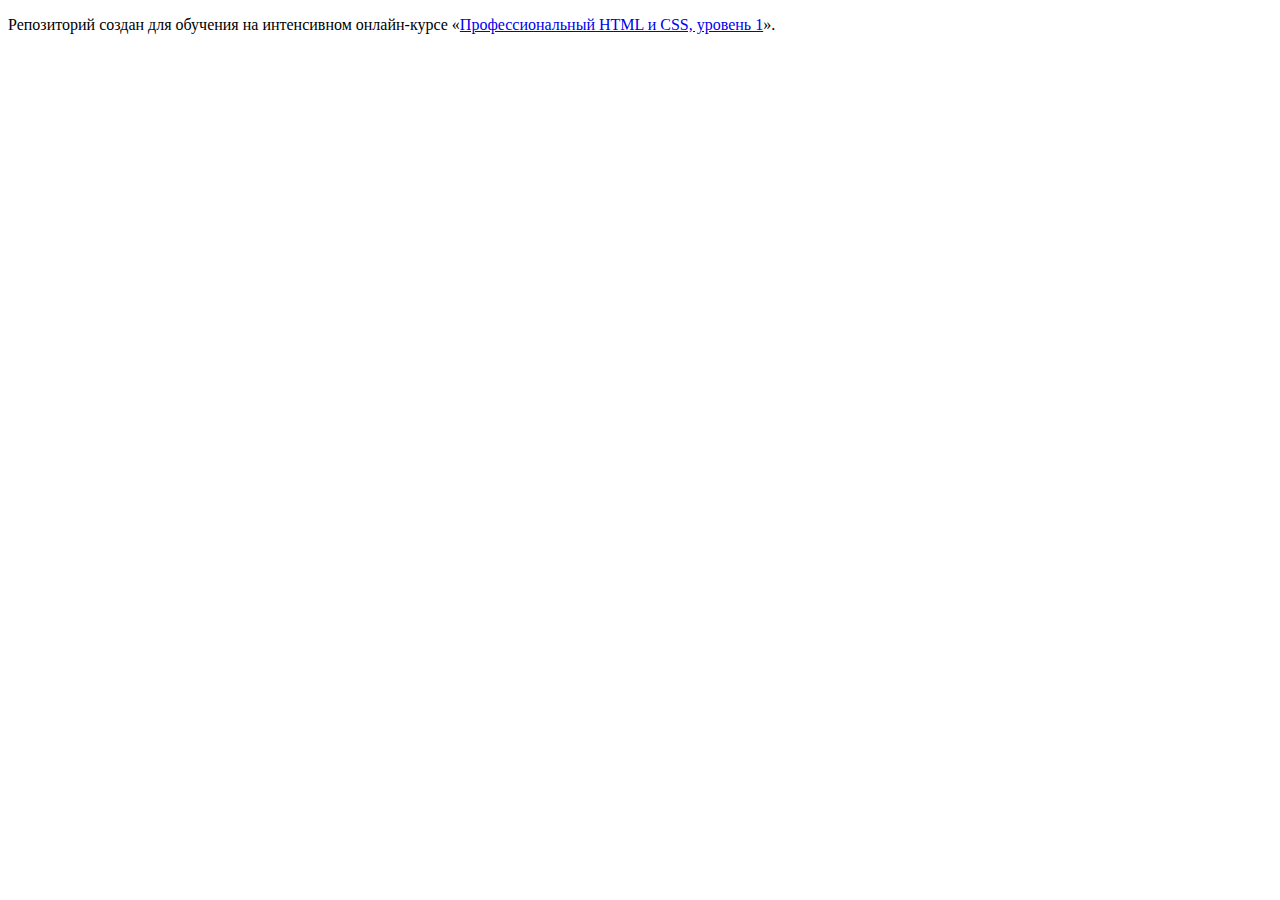
==== index.html @ a5c97a40 ":hatching_chick:" ====
<!DOCTYPE html>
<html lang="ru">
  <head>
    <meta charset="utf-8">
    <title>HTML Academy: Нёрдс</title>
  </head>
  <body>

    <p>Репозиторий создан для обучения на интенсивном онлайн‑курсе «<a href="https://htmlacademy.ru/intensive/htmlcss">Профессиональный HTML и CSS, уровень 1</a>».</p>

  </body>
</html>
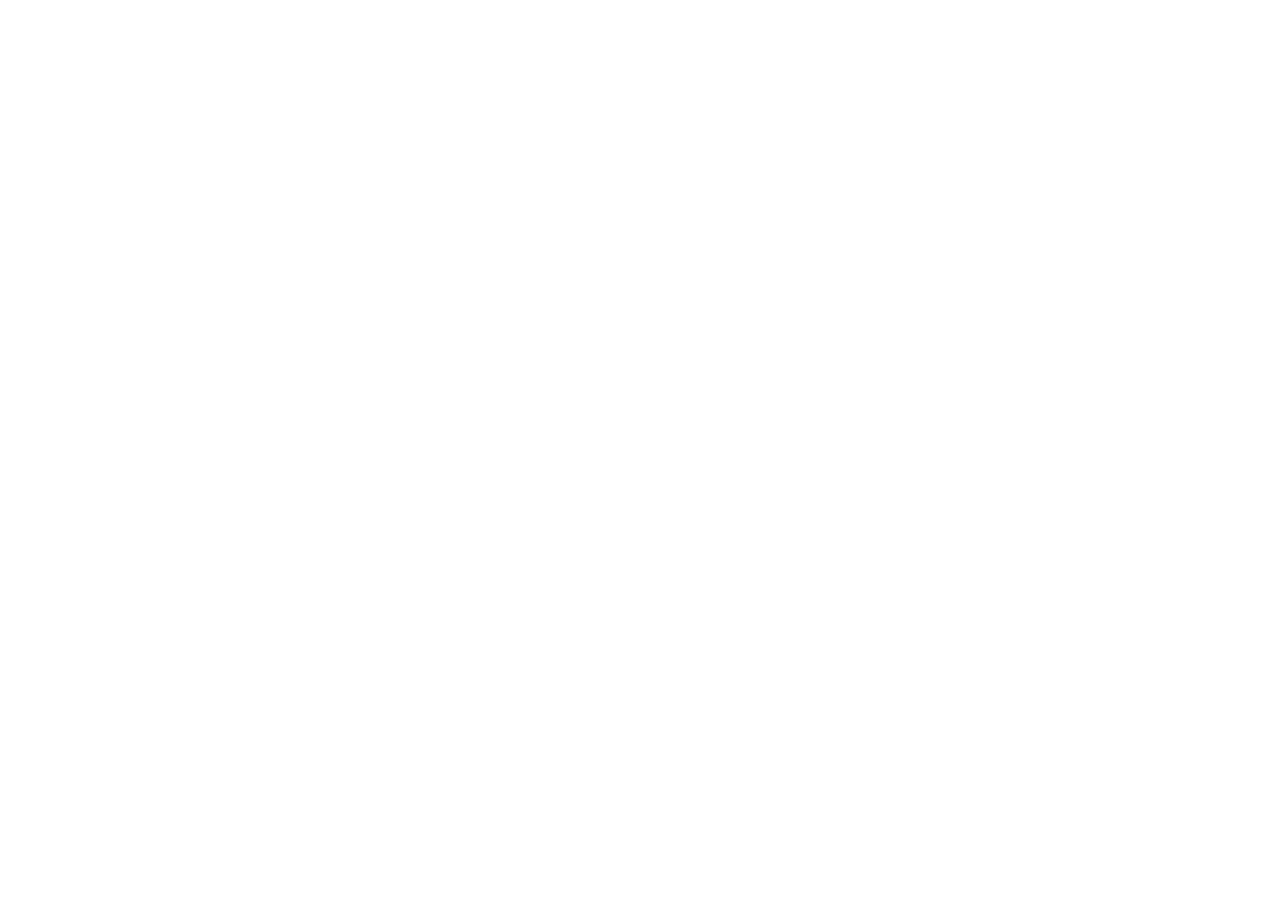
==== commit aade704f: "27.02.18W Начало проекта" ====
--- a/index.html
+++ b/index.html
@@ -1,12 +1,13 @@
 <!DOCTYPE html>
 <html lang="ru">
-  <head>
-    <meta charset="utf-8">
-    <title>HTML Academy: Нёрдс</title>
-  </head>
-  <body>
+<head>
+  <meta charset="utf-8">
+  <title>HTML Academy: Нёрдс</title>
+  <link rel="stylesheet" href="css/style.css">
+</head>
+<body>
 
-    <p>Репозиторий создан для обучения на интенсивном онлайн‑курсе «<a href="https://htmlacademy.ru/intensive/htmlcss">Профессиональный HTML и CSS, уровень 1</a>».</p>
-
-  </body>
+  <script src="js/script.js"></script>
+  <script>document.write('<script src="http://' + (location.host || 'localhost').split(':')[0] + ':35729/livereload.js?snipver=1"></' + 'script>')</script>
+</body>
 </html>
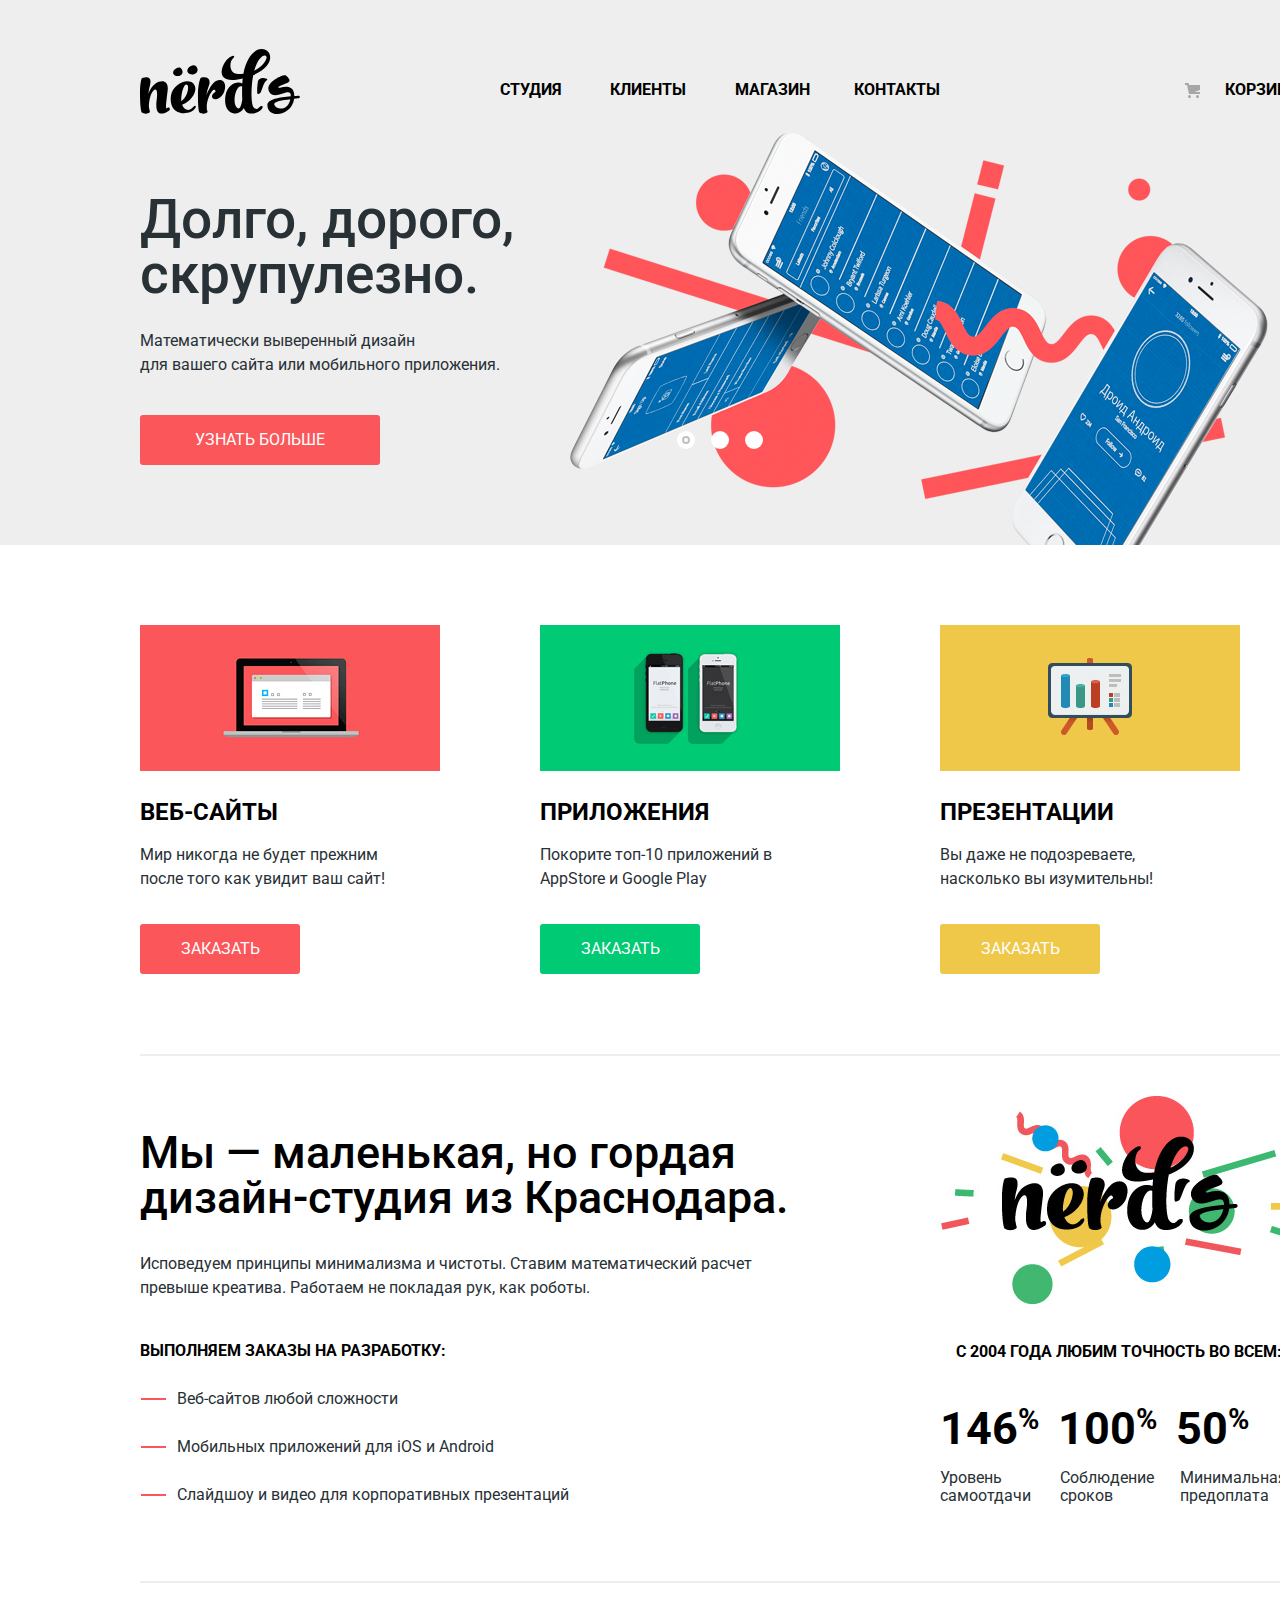
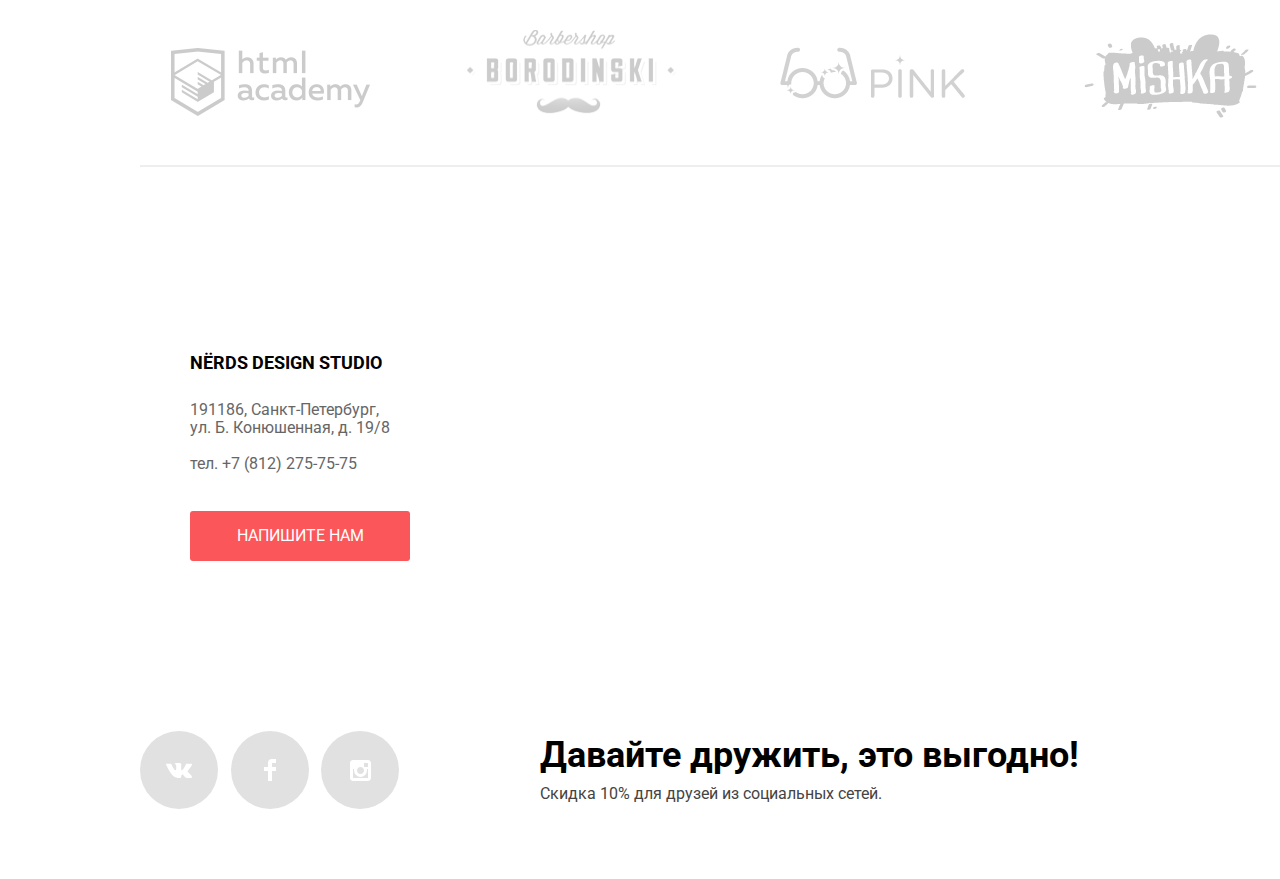
==== commit 4d1a504a: "14.04.18W JS" ====
--- a/index.html
+++ b/index.html
@@ -1,13 +1,209 @@
 <!DOCTYPE html>
 <html lang="ru">
-<head>
-  <meta charset="utf-8">
-  <title>HTML Academy: Нёрдс</title>
-  <link rel="stylesheet" href="css/style.css">
-</head>
-<body>
-
-  <script src="js/script.js"></script>
-  <script>document.write('<script src="http://' + (location.host || 'localhost').split(':')[0] + ':35729/livereload.js?snipver=1"></' + 'script>')</script>
-</body>
+	<head>
+	  <meta charset="utf-8">
+	  <title>Нёрдс</title>
+	  <link href="https://fonts.googleapis.com/css?family=Roboto:400,500,700&amp;subset=cyrillic" rel="stylesheet">
+	  <link rel="stylesheet" href="css/normalize.css">
+	  <link rel="stylesheet" href="css/style.css">
+	</head>
+	<body>
+		<header class="main-header">
+			<h1 class="visually-hidden">Дизайн-студия "Нёрдс"</h1>
+			<div class="container">
+				<div class="logo">
+					<svg xmlns="http://www.w3.org/2000/svg" width="160" height="65" viewBox="0 0 160 65">
+						<path fill="#000000" d="M157.936 49.374c-1.235.16-2.523.27-3.757.377v.057c-2.416 17.364-26.19 20.23-26.78 6.6-.27-6.168 11.593-7.95 23.398-9.09.43-11.09-15.9 5.668-21.608-4.6-5.02-9.025 14.632-17.938 16.728-16.102 6.438 5.636 3.404 6.618-1.38 8.335-9.49 3.41-5.79 4.107-4.51 3.726 7.57-2.253 14.366-1.04 14.312 8.317 1.288-.107 2.522-.163 3.757-.27 2.306-.216 2.467 2.434-.16 2.65zm-7.514.756c-9.124 1.028-17.013 2.436-16.153 5.355 1.715 5.573 13.576 6.818 16.152-5.355zM117.678 44.918c-.682-.037-.703-6.038.112-11.688 1.005-6.95 11.935-3.357 9.093-1.906-2.975 1.52-4.43 8.718-6.266 12.087-.635 1.162-2.605 1.527-2.94 1.508zM42.105 21.002c2.376 4.866-4.937 8.17-8.292 4.52-1.398-1.554-.755-4.56 2.636-6.192 1.696-.836 4.072-1.596 5.655 1.672zM57.062 18.86c2.585 5.298-5.38 8.897-9.03 4.923-1.523-1.695-.824-4.963 2.872-6.742 1.846-.91 4.432-1.735 6.158 1.82zM28.883 61.666c-7.92 5.338-14.22 4.16-12.212-10.848 1.45-10.904-.947-11.52-3.12-9.442-2.846 2.697-4.63 9.723-4.685 16.412a50.98 50.98 0 0 0 1.004 4.776c.333 1.63-4.908 3.315-7.975 1.01C.837 62.79 0 54.865 0 44.132c0-8.823 1.17-14.894 2.23-15.174 8.03-2.19 9.312 1.348 7.583 7.98a47.637 47.637 0 0 0-1.395 7.925c1.673-4.663 4.07-8.484 6.803-10.172 7.417-4.664 13.606-2.473 12.435 6.8-2.007 16.58-2.174 18.828-.39 17.536 2.23-1.574 3.68 1.238 1.618 2.642zM54.982 59.59c-2.175 3.484-7.806 5.17-13.216 4.552-7.75-.843-12.545-7.756-10.705-18.097 2.01-11.185 18.066-18.322 23.197-10.34 3.735 5.788-2.175 16.016-11.597 19.782l-.502.168c1.95 5.17 6.58 7.476 11.04 2.36 2.118-2.36 3.623-1.348 1.784 1.575zm-13.605-7.418c5.855-4.16 7.806-13.32 6.19-15.905-1.73-2.697-5.075 1.517-6.246 11.746-.11 1.46-.11 2.865.057 4.16zM83.09 44.992c-1.596 2.507-3.902 4.384-5.965 5.06-2.398.73-5.185.055-5.185-2.7 0-1.01.892-3.37 3.624-4.72-.168-1.91-1.394-2.417-2.286-1.686-3.345 2.586-7.417 12.25-6.356 19.22.055.17.055.338.055.507.168.617.335 1.237.558 1.854.557 1.574-4.907 3.316-7.973.956-1.06-.788-1.617-6.97-1.617-17.704 0-8.825 1.95-16.637 3.01-16.918 6.413-1.743 10.148 1.292 8.14 7.25-1.17 3.372-2.23 6.8-2.842 10.398 2.453-6.688 6.523-12.872 9.812-14.5 5.856-2.924 10.092.955 8.867 7.812-.056.11-.112.393-.112.45-.056.56-.566 2.3-.39 1.74-.516 1.645-.892 2.277-1.34 2.98z"/>
+						<path fill="#000000" d="M113.207 26.16a86.988 86.988 0 0 0-1.115 7.532c-1.06 10.06-.612 18.996.613 22.986.726 2.137 3.457 4.946 6.078 2.023 2.843-3.202 5.967-1.348 2.174 2.417-2.34 2.305-6.69 3.878-11.04 3.428-3.122-.393-5.017-2.415-6.133-5.505-.444.898-.947 1.685-1.56 2.302-2.12 2.193-4.685 3.43-7.974 3.092-6.637-.73-10.538-7.923-8.7-18.153 1.953-10.79 11.32-14.724 16.73-11.856.11-1.35.222-2.7.334-4.104.055-.28.055-.562.11-.843-1.56.338-3.233.675-4.962.956-23.975 3.99-15.722-15.57-9.868-20.683 6.636-5.733 7.36-1.855 5.297-.562-3.68 2.36-5.296 15.905 5.242 15.905 1.73 0 3.346-.112 4.962-.28 3.29-18.323 13.27-27.204 21.356-24.28 8.976 3.26 8.03 17.534-11.543 25.628zM102.28 50.555c-.225-3.542-.225-7.532-.168-11.636 0-.506.056-1.01.056-1.46-3.346-1.52-6.635 3.652-7.473 10.79-.946 8.374 2.788 12.814 4.908 10.792 1.617-1.63 2.453-6.803 2.676-8.486zM126.364 7.39c-1.784-2.643-8.307.56-12.098 14.33 9.535-4.553 13.326-12.42 12.098-14.33z"/>
+					</svg>
+				</div>
+				<nav class="main-navigation">
+					<ul class="navigation-list">
+						<li class="navigation-item"><a href="#">Студия</a></li>
+						<li class="navigation-item"><a href="#">Клиенты</a></li>
+						<li class="navigation-item"><a href="catalog.html">Магазин</a></li>
+						<li class="navigation-item"><a href="#">Контакты</a></li>
+					</ul>
+				</nav>
+				<ul class="cat-list">
+					<li class="cat-list-item"><a href="#">Корзина</a></li>
+				</ul>
+			</div>
+		</header>
+		<section class="slider">
+      <div class="container">
+        <h2 class="visually-hidden">Преимущества</h2>
+        <div class="slider-controls">
+          <i class="active"></i>
+          <i></i>
+          <i></i>
+        </div>
+        <ul class="slider-list">
+          <li class="slider-item">
+            <h3>Долго, дорого,<br> скрупулезно.</h3>
+            <p>Математически выверенный дизайн<br> для вашего сайта или мобильного приложения.</p>
+            <a class="btn btn-slider-item" href="#">Узнать больше</a>
+          </li>
+          <li class="slider-item">
+            <h3>Любим математику как никто другой</h3>
+            <p>Никакого креатива, только математические формулы для расчета идеальных пропорций.</p>
+            <a class="btn btn-slider-item" href="#">Узнать больше</a>
+          </li>
+          <li class="slider-item">
+            <h3>Только ночь,<br> только хардкор</h3>
+            <p>Работать днем, как все? Мы против этого.<br> Ближе к полуночи работа только начинается.</p>
+            <a class="btn btn-slider-item" href="#">Узнать больше</a>
+          </li>
+        </ul>
+      </div>
+    </section>
+		<main>
+			<div class="container">
+				<section class="services">
+					<h2 class="visually-hidden">Услуги, которые мы оказываем</h2>
+					<ul class="services-list">
+						<li class="services-item">
+							<img src="img/main-services-1.png" width="300" height="146" alt="изображение услуги: веб-сайты">
+							<h3>Веб-сайты</h3>
+							<p>Мир никогда не будет прежним после того как увидит ваш сайт!</p>
+							<a class="btn btn-services-1" href="#">Заказать</a>
+						</li>
+						<li class="services-item">
+							<img src="img/main-services-2.png" width="300" height="146" alt="изображение услуги: приложения">
+							<h3>Приложения</h3>
+							<p>Покорите топ-10 приложений в AppStore и Google Play</p>
+							<a class="btn btn-services-2" href="#">Заказать</a>
+						</li>
+						<li class="services-item">
+							<img src="img/main-services-3.png" width="300" height="146" alt="изображение услуги: презентации">
+							<h3>Презентации</h3>
+							<p>Вы даже не подозреваете, насколько вы изумительны!</p>
+							<a class="btn btn-services-3" href="#">Заказать</a>
+						</li>
+					</ul>
+				</section>
+				<section class="promo-block">
+					<h2 class="visually-hidden">Промо-блок</h2>
+					<div class="promo-left-column">
+						<p class="promo-title"><b>
+						Мы — маленькая, но гордая дизайн-студия из Краснодара.
+						</b></p>
+						<p class="promo-description">
+							Исповедуем принципы минимализма и чистоты. Ставим математический расчет превыше креатива. Работаем не покладая рук, как роботы.
+						</p>
+						<p class="orders-list-title">
+							Выполняем заказы на разработку:
+						</p>
+						<ul class="orders-list">
+							<li class="orders-item">Веб-сайтов любой сложности</li>
+							<li class="orders-item">Мобильных приложений для iOS и Android</li>
+							<li class="orders-item">Слайдшоу и видео для корпоративных презентаций</li>
+						</ul>
+					</div>
+					<div class="promo-right-column">
+						<img class="promo-logo" src="img/main-logo.png" width="360" height="208" alt="промо-логотип">
+						<b class="promo-text">с 2004 года Любим точность во всем:</b>
+						<ul class="percent-list">
+							<li class="percent-list-item">146<sup>%</sup></li>
+							<li class="percent-list-item">100<sup>%</sup></li>
+							<li class="percent-list-item">50<sup>%</sup></li>
+						</ul>
+						<ul class="percent-description-list">
+							<li class="percent-description-list-item">Уровень самоотдачи</li>
+							<li class="percent-description-list-item">Соблюдение сроков</li>
+							<li class="percent-description-list-item">Минимальная предоплата</li>
+						</ul>
+					</div>
+				</section>
+				<section class="partners">
+					<ul class="partners-list">
+						<li class="partners-list-item">
+							<a href="#" class="partners-link">
+								<img src="img/partners-1.png" width="199" height="68" alt="htmlacademy">
+							</a>
+						</li>
+						<li class="partners-list-item">
+							<a href="#" class="partners-link">
+								<img src="img/partners-2.png" width="209" height="87" alt="Барбершоп Бородинский">
+							</a>
+						</li>
+						<li class="partners-list-item">
+							<a href="#" class="partners-link">
+								<img src="img/partners-3.png" width="185" height="52" alt="Pink">
+							</a>
+						</li>
+						<li class="partners-list-item">
+							<a href="#" class="partners-link">
+								<img src="img/partners-4.png" width="173" height="84" alt="Mishka">
+							</a>
+						</li>
+					</ul>
+				</section>
+			</div>
+		</main>
+		<footer class="main-footer">
+			<section class="contacts">
+				<h2 class="visually-hidden">Адрес нашей дизайн-студии</h2>
+				<div class="map">
+        <img class="static-map" src="img/footer-map-marker.png" width="1440" height="417" alt="Студия расположена по адресу:Санкт-Петербург, ул. Б. Конюшенная, д. 19/8">
+        </div>
+				<div class="adress-block">
+					<h3>NЁRDS DESIGN STUDIO</h3>
+					<p class="adress">191186, Санкт-Петербург, ул. Б. Конюшенная, д. 19/8</p>
+					<p class="phone">тел. +7 (812) 275-75-75</p>
+					<button class="btn btn-adress">Напишите нам</button>
+				</div>
+			</section>
+			<div class="container">
+				<div class="social">
+					<ul class="social-list">
+						<li class="social-list-item">
+							<a class="social-btn" href="#">
+								<span class="visually-hidden">вконтакте</span>
+								<svg class="icon-vk" xmlns="http://www.w3.org/2000/svg" width="26" height="15" viewBox="0 0 26 15"><path fill="#FFF" d="M16.138 11.51c.956-.31 2.18 2.04 3.483 2.94.98.68 1.728.533 1.728.533l3.473-.05s1.816-.112.958-1.554c-.07-.12-.503-1.07-2.585-3.023-2.177-2.043-1.882-1.712.74-5.244 1.596-2.153 2.235-3.468 2.035-4.028-.192-.54-1.365-.4-1.365-.4L20.69.714c-.38 0-.704.12-.85.515-.004.004-.622 1.666-1.446 3.08-1.74 2.988-2.436 3.147-2.724 2.96-.66-.433-.494-1.737-.494-2.664 0-2.897.432-4.105-.846-4.417-.427-.104-.74-.172-1.828-.182-1.392-.02-2.574 0-3.244.33-.445.222-.786.71-.58.74.26.034.844.16 1.156.585.4.552.39 1.79.39 1.79s.228 3.41-.54 3.833c-.53.29-1.25-.302-2.804-3.016-.793-1.388-1.392-2.922-1.392-2.922s-.116-.285-.326-.44c-.25-.186-.6-.245-.6-.245L.848.684S.29.7.085.946c-.182.218-.015.668-.015.668s2.91 6.88 6.203 10.347c3.02 3.183 6.452 2.972 6.452 2.972h1.555s.47-.054.71-.312c.223-.24.213-.69.213-.69s-.03-2.11.935-2.42z"/></svg>
+							</a>
+						</li>
+						<li class="social-list-item">
+							<a class="social-btn" href="#">
+								<span class="visually-hidden">facebook</span>
+								<svg class="icon-facebook" xmlns="http://www.w3.org/2000/svg" width="12" height="22" viewBox="0 0 12 22"><path fill="#FFF" d="M12 4V0H8a4 4 0 0 0-4 4v4H0v4h4v10h4V12h4V8H8V4h4z"/></svg>
+							</a>
+						</li>
+						<li class="social-list-item">
+							<a class="social-btn" href="#">
+								<span class="visually-hidden">instagram</span>
+								<svg class="icon-instagram" xmlns="http://www.w3.org/2000/svg" width="21" height="21" viewBox="0 0 21 21"><path fill="#FFF" d="M18 0H3C1.35 0 0 1.35 0 3v15c0 1.65 1.35 3 3 3h15c1.65 0 3-1.35 3-3V3c0-1.65-1.35-3-3-3zm-7.5 7c1.93 0 3.5 1.57 3.5 3.5S12.43 14 10.5 14 7 12.43 7 10.5 8.57 7 10.5 7zM18 18H3V9h1.18c-.113.482-.18.983-.18 1.5a6.5 6.5 0 0 0 13 0 6.45 6.45 0 0 0-.18-1.5H18v9zm0-11h-4V3h4v4z"/></svg>
+							</a>
+						</li>
+					</ul>
+				</div>
+				<div class="action">
+					<b>Давайте дружить, это выгодно!</b>
+					<p>Скидка 10% для друзей из социальных сетей.</p>
+				</div>
+			</div>
+		</footer>
+		<div class="modal-write">
+			<h2 class="visually-hidden">Форма отправки письма</h2>
+			<button class="modal-close" type="button">Закрыть</button>
+			<b class="modal-title">Напишите нам</b>
+			<form class="form-write-us" action="https://echo.htmlacademy.ru" method="POST">
+				<p class="appointment-item">
+					<label for="name">Ваше имя:</label>
+					<input type="text" id="name" name="name" placeholder="Имя Фамилия">
+				</p>
+				<p class="appointment-item">
+					<label for="email">Ваш e-mail:</label>
+					<input type="text" id="email" name="email" placeholder="email@example.com">
+				</p>
+				<p class="appointment-item">
+					<label for="mail-text">Текст письма:</label>
+					<textarea name="mail-text" id="mail-text" cols="70" rows="5" placeholder="В свободной форме"></textarea>
+				</p>
+				<button class="btn btn-form-letter" type="submit">Отправить</button>
+			</form>
+		</div>
+	  <script src="js/script.js"></script>
+	  <script>document.write('<script src="http://' + (location.host || 'localhost').split(':')[0] + ':35729/livereload.js?snipver=1"></' + 'script>')</script>
+	</body>
 </html>
--- a/css/style.css
+++ b/css/style.css
@@ -0,0 +1,1212 @@
+/*gloabal*/
+body {
+  font-family: "Roboto", Arial, sans-serif;
+  font-size: 16px;
+  font-weight: 400;
+  line-height: 24px;
+  -webkit-box-sizing: border-box;
+          box-sizing: border-box;
+  width: 1440px;
+  margin: 0 auto;
+  padding: 0;
+  color: #283136;
+  background-color: #ffffff;
+}
+a {
+  text-decoration: none;
+  color: #000000;
+}
+a.active-page {
+  padding-bottom: 8px;
+  border-bottom: 2px solid #fb565a;
+}
+.visually-hidden:not(:focus):not(:active),
+input[type="checkbox"].visually-hidden,
+input[type="radio"].visually-hidden {
+  position: absolute;
+  overflow: hidden;
+  clip: rect(0 0 0 0);
+  width: 1px;
+  height: 1px;
+  margin: -1px;
+  padding: 0;
+  white-space: nowrap;
+  border: 0;
+
+  -webkit-clip-path: inset(100%);
+          clip-path: inset(100%);
+}
+.btn {
+  font-size: 16px;
+  line-height: 18px;
+  display: block;
+  width: 240px;
+  padding: 16px 0;
+  text-align: center;
+  text-decoration: none;
+  text-transform: uppercase;
+  color: #ffffff;
+  border: none;
+  border-radius: 3px;
+  background-color: #fb565a;
+}
+/*gloabal*/
+/*header*/
+.main-header {
+  padding-right: 120px;
+  padding-left: 120px;
+  background-color: #eeeeee;
+}
+.main-header .container {
+  display: flex;
+  padding-right: 20px;
+  padding-left: 20px;
+}
+.logo {
+  width: 160px;
+  height: 55px;
+  margin-right: 200px;
+  margin-bottom: 10px;
+  padding-top: 49px;
+}
+.catalog-logo {
+  width: 160px;
+  height: 55px;
+  margin-right: 200px;
+  margin-bottom: 10px;
+  padding-top: 49px;
+}
+.catalog-logo svg:hover path,
+.catalog-logo svg:focus path {
+  opacity: 0.8;
+}
+.catalog-logo svg:active path {
+  opacity: 0.3;
+}
+.main-navigation {
+  width: 600px;
+  margin-right: 40px;
+  padding-top: 75px;
+}
+.navigation-list {
+  display: flex;
+  margin: 0;
+  padding: 0;
+  list-style: none;
+}
+.navigation-item {
+  width: 100px;
+}
+.navigation-item a {
+  font-size: 16px;
+  font-weight: 700;
+  line-height: 30px;
+  text-transform: uppercase;
+  color: #000000;
+}
+.navigation-item a:hover,
+.navigation-item a:focus {
+  color: #fb565a;
+}
+.navigation-item a:active {
+  color: rgba(0, 0, 0, 0.3);
+}
+.navigation-item:nth-child(1),
+.navigation-item:nth-child(2) {
+  text-align: left;
+}
+.navigation-item:nth-child(3),
+.navigation-item:nth-child(4) {
+  text-align: right;
+}
+.navigation-item:nth-child(1) {
+  margin-right: 10px;
+}
+.navigation-item:nth-child(3) {
+  margin-right: 30px;
+}
+.cat-list {
+  display: flex;
+  flex-direction: flex-start;
+  width: 160px;
+  margin: 0;
+  padding: 0;
+  padding-top: 75px;
+  list-style: none;
+}
+.cat-list-item a {
+  font-size: 16px;
+  font-weight: 700;
+  line-height: 30px;
+  position: relative;
+  padding-left: 85px;
+  text-transform: uppercase;
+  color: #000000;
+}
+.cat-list-item a::before {
+  position: absolute;
+  top: 50%;
+  left: 50%;
+  width: 15px;
+  height: 15px;
+  margin-top: -7px;
+  margin-left: -35px;
+  content: "";
+  background-image: url(../img/header-icon-cart.min.svg);
+}
+.cat-list-item a:hover,
+.cat-list-item a:focus {
+  color: #fb565a;
+}
+.cat-list-item a:active {
+  color: rgba(0, 0, 0, 0.3);
+}
+/*header*/
+/*footer*/
+.contacts {
+  position: relative;
+}
+.adress-block {
+  position: absolute;
+  top: 55px;
+  left: 140px;
+  box-sizing: border-box;
+  width: 320px;
+  padding-top: 46px;
+  padding-right: 60px;
+  padding-left: 50px;
+  background-color: #ffffff;
+}
+.adress-block h3 {
+  font-size: 18px;
+  font-weight: 700;
+  line-height: 30px;
+  margin: 0;
+  margin-bottom: 23px;
+  color: #000000;
+}
+.adress-block p {
+  font-size: 16px;
+  font-weight: 400;
+  line-height: 18px;
+  margin: 0;
+}
+p.adress {
+  margin-bottom: 18px;
+  color: #666666;
+}
+p.phone {
+  margin-bottom: 38px;
+  color: #666666;
+}
+.btn-adress {
+  width: 220px;
+  margin-bottom: 47px;
+  background-color: #fb565a;
+}
+.btn-adress:hover,
+.btn-adress:focus {
+  background-color: #e74246;
+}
+.btn-adress:active {
+  color: rgba(255, 255, 255, 0.3);
+  background-color: #d7373b;
+  box-shadow: inset 0 3px rgba(0, 1, 1, 0.1);
+}
+.hide-map {
+  display: none;
+}
+.main-footer .container {
+  display: flex;
+  padding-right: 140px;
+  padding-left: 140px;
+}
+.social {
+  width: 260px;
+  margin-right: 140px;
+}
+.social-list {
+  display: flex;
+  margin: 0;
+  margin-top: 60px;
+  margin-bottom: 70px;
+  padding: 0;
+  list-style: none;
+}
+.social-list-item:nth-child(1) {
+  margin-right: 13px;
+}
+.social-list-item:nth-child(2) {
+  margin-right: 12px;
+}
+.social-list-item .social-btn {
+  display: block;
+  display: flex;
+  width: 78px;
+  height: 78px;
+  border-radius: 50%;
+  background-color: #e1e1e1;
+
+  justify-content: center;
+  align-items: center;
+}
+.social-btn:hover,
+.social-btn:focus {
+  background-color: #e74246;
+}
+.social-btn:active {
+  background-color: #d7373b;
+}
+.social-btn:active path {
+  fill: rgba(255, 255, 255, 0.3);
+}
+.action {
+  margin-top: 66px;
+}
+.action b {
+  font-size: 36px;
+  font-weight: 700;
+  line-height: 36px;
+  display: block;
+  margin-bottom: 9px;
+  color: #000000;
+}
+.action p {
+  margin: 0;
+  color: #444444;
+}
+/*footer*/
+/*index.html*/
+/*main*/
+.slider .container {
+  box-sizing: border-box;
+  width: 1200px;
+  margin: 0 auto;
+  padding: 0 20px;
+}
+.slider {
+  position: relative;
+  margin-bottom: 80px;
+  background-color: #eeeeee;
+}
+.slider-controls {
+  font-size: 0;
+  position: absolute;
+  z-index: 3;
+  bottom: 104px;
+  left: 50%;
+  width: 160px;
+  height: 18px;
+  transform: translateX(-50%);
+  text-align: center;
+}
+.slider-controls i {
+  position: relative;
+  display: inline-block;
+  width: 18px;
+  height: 18px;
+  padding: 8px;
+  cursor: pointer;
+  border-radius: 50%;
+}
+.slider-controls i::after {
+  position: absolute;
+  z-index: 1;
+  top: 8px;
+  left: 8px;
+  width: 18px;
+  height: 18px;
+  content: "";
+  border-radius: 50%;
+  background: #ffffff;
+}
+.slider-controls .active::before {
+  position: absolute;
+  z-index: 2;
+  top: 50%;
+  left: 50%;
+  width: 4px;
+  height: 4px;
+  margin: -4px;
+  content: "";
+  border: 2px solid #c1c1c1;
+  border-radius: 50%;
+  background-color: inherit;
+}
+.slider-list {
+  margin: 0;
+  padding: 0;
+  list-style: none;
+}
+.slider-item {
+  display: none;
+  padding: 78px 0 80px 0;
+}
+.slider-item:nth-child(1) {
+  display: block;
+}
+.slider-item:nth-child(1) {
+  background-image: url("../img/header-slide1.png");
+  background-repeat: no-repeat;
+  background-position: 93% 18px;
+}
+.slider-item:nth-child(2) {
+  background-image: url("../img/header-slide2.png");
+  background-repeat: no-repeat;
+  background-position: 100% 0;
+}
+.slider-item:nth-child(3) {
+  background-image: url("../img/header-slide3.png");
+  background-repeat: no-repeat;
+  background-position: 100% 20px;
+}
+.slider-item h3 {
+  font-size: 55px;
+  font-weight: 500;
+  line-height: 55px;
+  max-width: 600px;
+  margin: 0;
+  margin-bottom: 27px;
+}
+.slider-item p {
+  max-width: 430px;
+  margin: 0;
+  margin-bottom: 38px;
+}
+.btn-slider-item:hover,
+.btn-slider-item:focus {
+  background-color: #e74246;
+}
+.btn-slider-item:active {
+  color: rgba(255, 255, 255, 0.3);
+  background-color: #d7373b;
+  box-shadow: 0 3px rgba(0, 0, 0, 0.1) inset;
+}
+main {
+  margin-bottom: 80px;
+  padding-right: 120px;
+  padding-left: 120px;
+  background-color: #ffffff;
+}
+main .container {
+  padding-right: 20px;
+  padding-left: 20px;
+}
+.services {
+  margin-bottom: 74px;
+  border-bottom: 2px solid #eeeeee;
+}
+.services-list {
+  display: flex;
+  flex-direction: flex-start;
+  margin: 0;
+  padding: 0;
+  list-style: none;
+}
+.services-item {
+  width: 300px;
+  margin-right: 100px;
+  margin-bottom: 80px;
+}
+.services-item img {
+  width: 300px;
+  height: 146px;
+  margin: 0;
+  margin-bottom: 19px;
+}
+.services-item h3 {
+  font-size: 24px;
+  font-weight: 700;
+  line-height: 30px;
+  width: 260px;
+  margin: 0;
+  margin-bottom: 16px;
+  text-transform: uppercase;
+  color: #000000;
+}
+.services-item p {
+  width: 260px;
+  margin: 0;
+  margin-bottom: 33px;
+  color: #283136;
+}
+.btn-services-1 {
+  width: 160px;
+  background-color: #fb565a;
+}
+.btn-services-1:hover,
+.btn-services-1:focus {
+  background-color: #e74246;
+}
+.btn-services-1:active {
+  color: rgba(255, 255, 255, 0.3);
+  background-color: #d7373b;
+  box-shadow: inset 0 3px rgba(0, 1, 1, 0.1);
+}
+.btn-services-2 {
+  width: 160px;
+  background-color: #00ca74;
+}
+.btn-services-2:hover,
+.btn-services-2:focus {
+  background-color: #00bc6c;
+}
+.btn-services-2:active {
+  color: rgba(255, 255, 255, 0.3);
+  background-color: #00aa62;
+  box-shadow: inset 0 3px rgba(0, 1, 1, 0.1);
+}
+.btn-services-3 {
+  width: 160px;
+  background-color: #efc84a;
+}
+.btn-services-3:hover,
+.btn-services-3:focus {
+  background-color: #eab534;
+}
+.btn-services-3:active {
+  color: rgba(255, 255, 255, 0.3);
+  background-color: #e5a722;
+  box-shadow: inset 0 3px rgba(0, 1, 1, 0.1);
+}
+.promo-block {
+  display: flex;
+  border-bottom: 2px solid #eeeeee;
+}
+.promo-left-column {
+  width: 660px;
+  margin-right: 140px;
+  margin-bottom: 50px;
+}
+.promo-right-column {
+  width: 360px;
+  margin-bottom: 50px;
+}
+.promo-title {
+  margin: 0;
+  margin-bottom: 32px;
+  padding: 0;
+}
+.promo-title b {
+  font-size: 45px;
+  font-weight: 500;
+  line-height: 45px;
+  color: #000000;
+}
+.promo-description {
+  margin: 0;
+  margin-bottom: 39px;
+  color: #283136;
+}
+.orders-list-title {
+  font-size: 16px;
+  font-weight: 700;
+  line-height: 24px;
+  margin: 0;
+  margin-bottom: 24px;
+  text-transform: uppercase;
+  color: #000000;
+}
+.orders-list {
+  margin: 0;
+  padding: 0;
+  list-style: none;
+}
+.orders-item {
+  position: relative;
+  margin-bottom: 24px;
+  padding-left: 37px;
+  color: #283136;
+}
+.orders-item::before {
+  position: absolute;
+  top: 50%;
+  left: 1px;
+  width: 25px;
+  height: 2px;
+  margin-top: -1px;
+  content: "";
+  background-color: #fb565a;
+}
+.promo-right-column img {
+  position: relative;
+  margin-top: -34px;
+  margin-bottom: 29px;
+}
+.promo-text {
+  font-size: 16px;
+  font-weight: 700;
+  line-height: 24px;
+  display: block;
+  margin: 0;
+  margin-bottom: 42px;
+  padding-left: 16px;
+  text-transform: uppercase;
+  color: #000000;
+}
+.percent-list {
+  display: flex;
+  margin: 0;
+  padding: 0;
+  list-style: none;
+}
+.percent-list-item {
+  font-size: 45px;
+  font-weight: 700;
+  line-height: 45px;
+  color: #000000;
+}
+.percent-list-item sup {
+  font-size: 65%;
+}
+.percent-list-item:nth-child(1),
+.percent-list-item:nth-child(2) {
+  margin-right: 19px;
+  margin-bottom: 18px;
+}
+.percent-description-list {
+  display: flex;
+  margin: 0;
+  padding: 0;
+  list-style: none;
+}
+.percent-description-list-item {
+  font-size: 16px;
+  font-weight: 400;
+  line-height: 18px;
+  width: 120px;
+  margin: 0;
+  padding: 0;
+  color: #283136;
+}
+.partners {
+  border-bottom: 2px solid #eeeeee;
+}
+.partners-list {
+  display: flex;
+  margin: 0;
+  margin-bottom: 40px;
+  padding: 0;
+  list-style: none;
+
+  align-items: center;
+}
+.partners-list-item:nth-child(1) {
+  width: 260px;
+  margin-right: 40px;
+  padding-top: 62px;
+  padding-right: 31px;
+  padding-left: 31px;
+}
+.partners-list-item:nth-child(2) {
+  width: 260px;
+  margin-right: 40px;
+  padding-top: 45px;
+  padding-right: 26px;
+  padding-left: 26px;
+}
+.partners-list-item:nth-child(3) {
+  width: 260px;
+  margin-right: 40px;
+  padding-top: 45px;
+  padding-right: 38px;
+  padding-left: 38px;
+}
+.partners-list-item:nth-child(4) {
+  width: 260px;
+  padding-top: 51px;
+  padding-right: 44px;
+  padding-left: 41px;
+}
+.partners-link img {
+  opacity: 0.2;
+}
+.partners-link img:hover,
+.partners-link img:focus {
+  opacity: 1;
+}
+.partners-link img:active {
+  opacity: 0.1;
+}
+/*main*/
+/*index.html*/
+/*catalog.html*/
+/*main*/
+.page-title {
+  margin: 0;
+  font-size: 55px;
+  line-height: 55px;
+  font-weight: 500;
+  color: #000000;
+  margin-left: 235px;
+  margin-top: 78px;
+  padding-bottom: 110px;
+}
+main.catalog {
+  display: flex;
+  padding-left: 140px;
+  padding-right: 140px;
+}
+.left-col {
+  width: 260px;
+  margin-right: 140px;
+  padding-top: 53px;
+}
+/*место под RANGE*/
+.second-filter-type legend {
+  margin: 0;
+  padding: 0;
+  font-size: 18px;
+  line-height: 30px;
+  font-weight: 700;
+  color: #000000;
+  display: block;
+  margin-bottom: 20px;
+  text-transform: uppercase;
+
+}
+.third-filter-type legend {
+  margin: 0;
+  padding: 0;
+  font-size: 18px;
+  line-height: 30px;
+  font-weight: 700;
+  color: #000000;
+  display: block;
+  margin-bottom: 20px;
+  text-transform: uppercase;
+}
+.form-filter-templates {
+  margin: 0;
+  padding: 0;
+}
+.form-filter-templates fieldset {
+  margin: 0;
+  padding: 0;
+  border:0;
+  margin-bottom: 40px;
+}
+.first-filter-type legend {
+  margin: 0;
+  padding: 0;
+  font-size: 18px;
+  line-height: 30px;
+  font-weight: 700;
+  color: #000000;
+  display: block;
+  margin-bottom: 20px;
+  text-transform: uppercase;
+}
+.filter-templates-list {
+  margin: 0;
+  padding: 0;
+  list-style: none;
+}
+.filter-templates-item {
+  margin-bottom: 20px;
+}
+.filter-templates-item label {
+  font-size: 16px;
+  line-height: 20px;
+  font-weight: 400;
+  color: #283136;
+  padding-left: 37px;
+  position: relative;
+  display: block;
+  cursor: pointer;
+  user-select: none;
+}
+.filter-templates-item label:hover,
+.filter-templates-item label:focus,
+.filter-templates-item label:active {
+  font-size: 16px;
+  line-height: 20px;
+  font-weight: 400;
+  color: #000000;
+}
+.filter-templates-item label:disabled {
+  font-size: 16px;
+  line-height: 20px;
+  font-weight: 400;
+  color: #283136;
+  opacity: 0.3;
+}
+.filter-templates-item input[type="checkbox"] + .checkbox-indicator {
+  position: absolute;
+  top: 50%;
+  left: 0;
+  width: 27px;
+  height: 23px;
+  margin-top: -12px;
+  content: "";
+  cursor: pointer;
+  background-image: url("../img/catalog-filter-checkbox-off.min.svg");
+  background-repeat: no-repeat;
+  background-position: 0 0;
+}
+.filter-templates-item input[type="radio"] + .radio-indicator {
+  position: absolute;
+  top: 50%;
+  left: 0;
+  width: 27px;
+  height: 27px;
+  margin-top: -12px;
+  content: "";
+  cursor: pointer;
+  background-image: url("../img/catalog-filter-radio-off.min.svg");
+  background-repeat: no-repeat;
+  background-position: 0 0;
+}
+.filter-templates-item input[type="checkbox"]:checked + .checkbox-indicator {
+  position: absolute;
+  top: 50%;
+  left: 0;
+  width: 27px;
+  height: 27px;
+  margin-top: -12px;
+  content: "";
+  cursor: pointer;
+  background-image: url("../img/catalog-filter-checkbox-on.min.svg");
+  background-repeat: no-repeat;
+  background-position: 0 0;
+}
+.filter-templates-item input[type="radio"]:checked + .radio-indicator {
+  position: absolute;
+  top: 50%;
+  left: 0;
+  width: 27px;
+  height: 27px;
+  margin-top: -12px;
+  content: "";
+  cursor: pointer;
+  background-image: url("../img/catalog-filter-radio-on.min.svg");
+  background-repeat: no-repeat;
+  background-position: 0 0;
+}
+.filter-hotel-item input[type="checkbox"]:disabled + .checkbox-indicator {
+  position: absolute;
+  top: 50%;
+  left: 0;
+  width: 27px;
+  height: 27px;
+  margin-top: -12px;
+  content: "";
+  cursor: pointer;
+  background-image: url("../img/catalog-form-search-checkbox-disabled-off.svg");
+  background-repeat: no-repeat;
+  background-position: 0 0;
+}
+.filter-hotel-item input[type="radio"]:disabled + .radio-indicator {
+  position: absolute;
+  top: 50%;
+  left: 0;
+  width: 27px;
+  height: 27px;
+  margin-top: -12px;
+  content: "";
+  cursor: pointer;
+  background-image: url("../img/catalog-form-search-checkbox-disabled-off.svg");
+  background-repeat: no-repeat;
+  background-position: 0 0;
+}
+.form-filter-templates button {
+  width: 260px;
+  font-size: 16px;
+  line-height: 18px;
+  font-weight: 500;
+  color: #000000;
+  padding-top: 16px;
+  padding-bottom: 16px;
+  padding-left: 90px;
+  padding-right: 90px;
+  background-color: #eeeeee;
+  border: 0;
+  box-sizing: border-box;
+  text-transform: uppercase;
+  border-radius: 3px;
+}
+.form-filter-templates button:hover,
+.form-filter-templates button:focus {
+  background-color: #dfdfdf;
+}
+.form-filter-templates button:active {
+  opacity: 0.3;
+  box-shadow: inset 0 3px rgba(0, 1, 1, 0.1);
+}
+.right-col {
+  padding-top: 56px;
+}
+.sort-wrapper {
+  display: flex;
+}
+.form-sort-text {
+  width: 160px;
+  font-size: 18px;
+  line-height: 18px;
+  font-weight: 700;
+  color: #000000;
+  text-transform: uppercase;
+  display: block;
+  margin-right: 240px;
+}
+.sort-type-list {
+  margin: 0;
+  padding: 0;
+  list-style: none;
+  display: flex;
+  flex-wrap: wrap;
+  margin-bottom: 55px;
+  padding-top: 2px;
+}
+.sort-templates-item:nth-child(1),
+.sort-templates-item:nth-child(2) {
+  margin-right: 25px;
+}
+.sort-templates-item:nth-child(3) {
+  margin-right: 47px;
+}
+.sort-templates-item:nth-child(4) {
+  margin-right: 18px;
+}
+.sort-templates-item:nth-child(1) a,
+.sort-templates-item:nth-child(2) a,
+.sort-templates-item:nth-child(3) a {
+  font-size: 14px;
+  line-height: 18px;
+  font-weight: 700;
+  color: #000000;
+  text-transform: uppercase;
+  display: block;
+  opacity: 0.3;
+}
+.dir-down path,
+.dir-up path {
+  fill: rgba(166, 166, 166, 0.2);
+}
+.sort-templates-item:nth-child(1) a:hover,
+.sort-templates-item:nth-child(2) a:hover,
+.sort-templates-item:nth-child(3) a:hover,
+.sort-templates-item:nth-child(1) a:focus,
+.sort-templates-item:nth-child(2) a:focus,
+.sort-templates-item:nth-child(3) a:focus {
+  opacity: 0.6;
+}
+.sort-templates-item:nth-child(1) a:active,
+.sort-templates-item:nth-child(2) a:active,
+.sort-templates-item:nth-child(3) a:active {
+  opacity: 1;
+}
+.sort-templates-item:nth-child(4) a,
+.sort-templates-item:nth-child(5) a {
+
+}
+.dir-down:hover path,
+.dir-up:hover path,
+.dir-down:focus path,
+.dir-up:focus path {
+  fill: rgba(166, 166, 166, 1);
+}
+.dir-down:active path,
+.dir-up:active path {
+  fill: rgba(0, 0, 0, 1);
+}
+.sort-templates-item a.sort-active {
+  opacity: 1;
+}
+.sort-active path{
+  fill: rgba(0, 0, 0, 1);
+}
+
+.results-list {
+  margin: 0;
+  padding: 0;
+  list-style: none;
+  display: flex;
+  flex-wrap: wrap;
+}
+.results-item {
+  margin-bottom: 33px;
+  display: flex;
+  flex-direction: column;
+  align-items: flex-start;
+}
+.results-item path {
+  fill:rgba(77, 77, 77, 0.12);
+}
+.results-item:hover path,
+.results-item:focus path,
+.results-item:active path {
+  fill:rgba(77, 77, 77, 1);
+}
+.results-item:nth-child(2n+1) {
+  margin-right: 40px;
+}
+section.modal-template-info {
+  display: none;
+}
+.modal-template-info {
+  width: 360px;
+  background-color: #eeeeee;
+  display: flex;
+  flex-direction: column;
+  align-items: center;
+}
+.template-info-link {
+  font-size: 18px;
+  line-height: 30px;
+  font-weight: 700;
+  color: #000000;
+  text-transform: uppercase;
+  margin: 0;
+  margin-bottom: 20px;
+}
+.template-info-description {
+  font-size: 16px;
+  line-height: 18px;
+  font-weight: 400;
+  color: #666666;
+  text-align: center;
+  margin: 0;
+  margin-bottom: 30px;
+  display: block;
+  width: 240px;
+  margin-left: 60px;
+  margin-right: 60px;
+}
+.template-info .template-info-description:nth-child(1) {
+  width: 210px;
+}
+.template-info .template-info-description:nth-child(3) {
+  width: 200px;
+}
+.template-info .template-info-description:nth-child(4) {
+  width: 210px;
+}
+.template-info .template-info-description:nth-child(5) {
+  width: 212px;
+}
+.template-info .template-info-description:nth-child(6) {
+  width: 214px;
+}
+.btn-template-info {
+  width: 200px;
+  background-color: #fb565a;
+  font-size: 16px;
+  line-height: 18px;
+  font-weight: 500;
+  color: #ffffff;
+  text-transform: uppercase;
+  padding-top: 16px;
+  padding-bottom: 16px;
+  border-radius: 3px;
+  box-sizing: border-box;
+  padding-left: 60px;
+  padding-right: 60px;
+  margin-bottom: 43px;
+}
+.btn-template-info:hover,
+.btn-template-info:focus {
+  background-color: #e74246;
+}
+.btn-template-info:active {
+  background-color: #d7373b;
+  box-shadow: inset 0 3px rgba(0, 1, 1, 0.1);
+}
+
+
+.pagination-list {
+  margin: 0;
+  padding: 0;
+  list-style: none;
+  display: flex;
+  flex-wrap: wrap;
+}
+.pagination-item {
+  margin-right: 11px;
+}
+.pagination-item:last-child {
+  margin-right: 0;
+}
+.pagination-item a {
+  font-size: 16px;
+  line-height: 18px;
+  font-weight: 500;
+  color: #000000;
+  display: block;
+  padding: 16px 20px;
+  background-color: #eeeeee;
+  border-radius: 3px;
+}
+.pagination-item:last-child a {
+  width: 260px;
+  padding-left: 78px;
+  box-sizing: border-box;
+}
+.pagination-item a:hover,
+.pagination-item a:focus {
+  background-color: #dfdfdf;
+}
+.pagination-item a:active {
+  opacity: 0.3;
+  box-shadow: inset 0 3px rgba(0, 1, 1, 0.1);
+}
+.pagination-item a.active {
+  background-color: #ffffff;
+  box-shadow: inset 0 3px #dbdbdb,
+  inset 0 -3px #dbdbdb,
+  inset 3px 0 #dbdbdb,
+  inset -3px 0 #dbdbdb;
+}
+
+
+
+
+
+
+/*main*/
+/*catalog.html*/
+/*modal*/
+.modal-write {
+  position: fixed;
+  z-index: 4;
+  top: 50%;
+  left: 50%;
+  display: none;
+  box-sizing: border-box;
+  width: 960px;
+  margin-top: -311px;
+  margin-left: -468px;
+  padding-top: 67px;
+  padding-right: 100px;
+  padding-left: 100px;
+  background-color: #ffffff;
+  box-shadow: 0 30px 50px rgba(0, 0, 0, 0.7);
+}
+.modal-write-open {
+  display: block;
+}
+.modal-close {
+  font-size: 0;
+  position: absolute;
+  top: 78px;
+  right: 90px;
+  width: 22px;
+  height: 22px;
+  cursor: pointer;
+  border: 0;
+  background-color: transparent;
+}
+.modal-close::before,
+.modal-close::after {
+  position: absolute;
+  top: 10px;
+  left: 2px;
+  width: 19px;
+  height: 3px;
+  content: "";
+  opacity: 0.3;
+  background-color: #fb565a;
+}
+.modal-close::before {
+  transform: rotate(45deg);
+}
+
+.modal-close::after {
+  transform: rotate(-45deg);
+}
+.modal-close:hover::before,
+.modal-close:hover::after,
+.modal-close:focus::before,
+.modal-close:focus::after {
+  opacity: 1;
+}
+.modal-close:active::before,
+.modal-close:active::after {
+  opacity: 0.1;
+}
+.modal-title {
+  font-size: 45px;
+  font-weight: 500;
+  line-height: 45px;
+  display: block;
+  margin: 0;
+  margin-bottom: 40px;
+  color: #000000;
+}
+.form-write-us {
+  display: flex;
+  width: 760px;
+  margin: 0;
+  padding: 0;
+
+  flex-wrap: wrap;
+}
+.appointment-item {
+  display: flex;
+  flex-direction: column;
+  margin: 0;
+  margin-bottom: 37px;
+}
+.appointment-item label {
+  font-size: 16px;
+  font-weight: 700;
+  line-height: 18px;
+  width: 360px;
+  margin-bottom: 10px;
+  color: #000000;
+}
+.appointment-item input {
+  font-size: 16px;
+  font-weight: 400;
+  line-height: 18px;
+  box-sizing: border-box;
+  width: 360px;
+  height: 46px;
+  padding: 14px;
+  color: #000000;
+  border: 2px solid #d7dcde;
+  border-radius: 5px;
+}
+.appointment-item input:hover,
+.appointment-item input:focus {
+  border: 2px solid #b4b9bb;
+}
+.appointment-item input:focus {
+  border: 2px solid #000000;
+}
+.appointment-item input.no-valid {
+  border: 2px solid #e74246;
+}
+.appointment-item:nth-child(1) {
+  margin-right: 40px;
+}
+.appointment-item:nth-child(3) {
+  margin-bottom: 44px;
+}
+.appointment-item textarea {
+  font-size: 16px;
+  font-weight: 400;
+  line-height: 18px;
+  box-sizing: border-box;
+  width: 760px;
+  padding: 14px;
+  padding-top: 10px;
+  padding-bottom: 0;
+  color: #000000;
+  border: 2px solid #d7dcde;
+  border-radius: 5px;
+}
+.appointment-item textarea:hover,
+.appointment-item textarea:focus {
+  border: 2px solid #b4b9bb;
+}
+.appointment-item textarea:focus {
+  border: 2px solid #000000;
+}
+
+.btn-form-letter {
+  width: 260px;
+  margin-bottom: 84px;
+  background-color: #fb565a;
+}
+/*modal*/
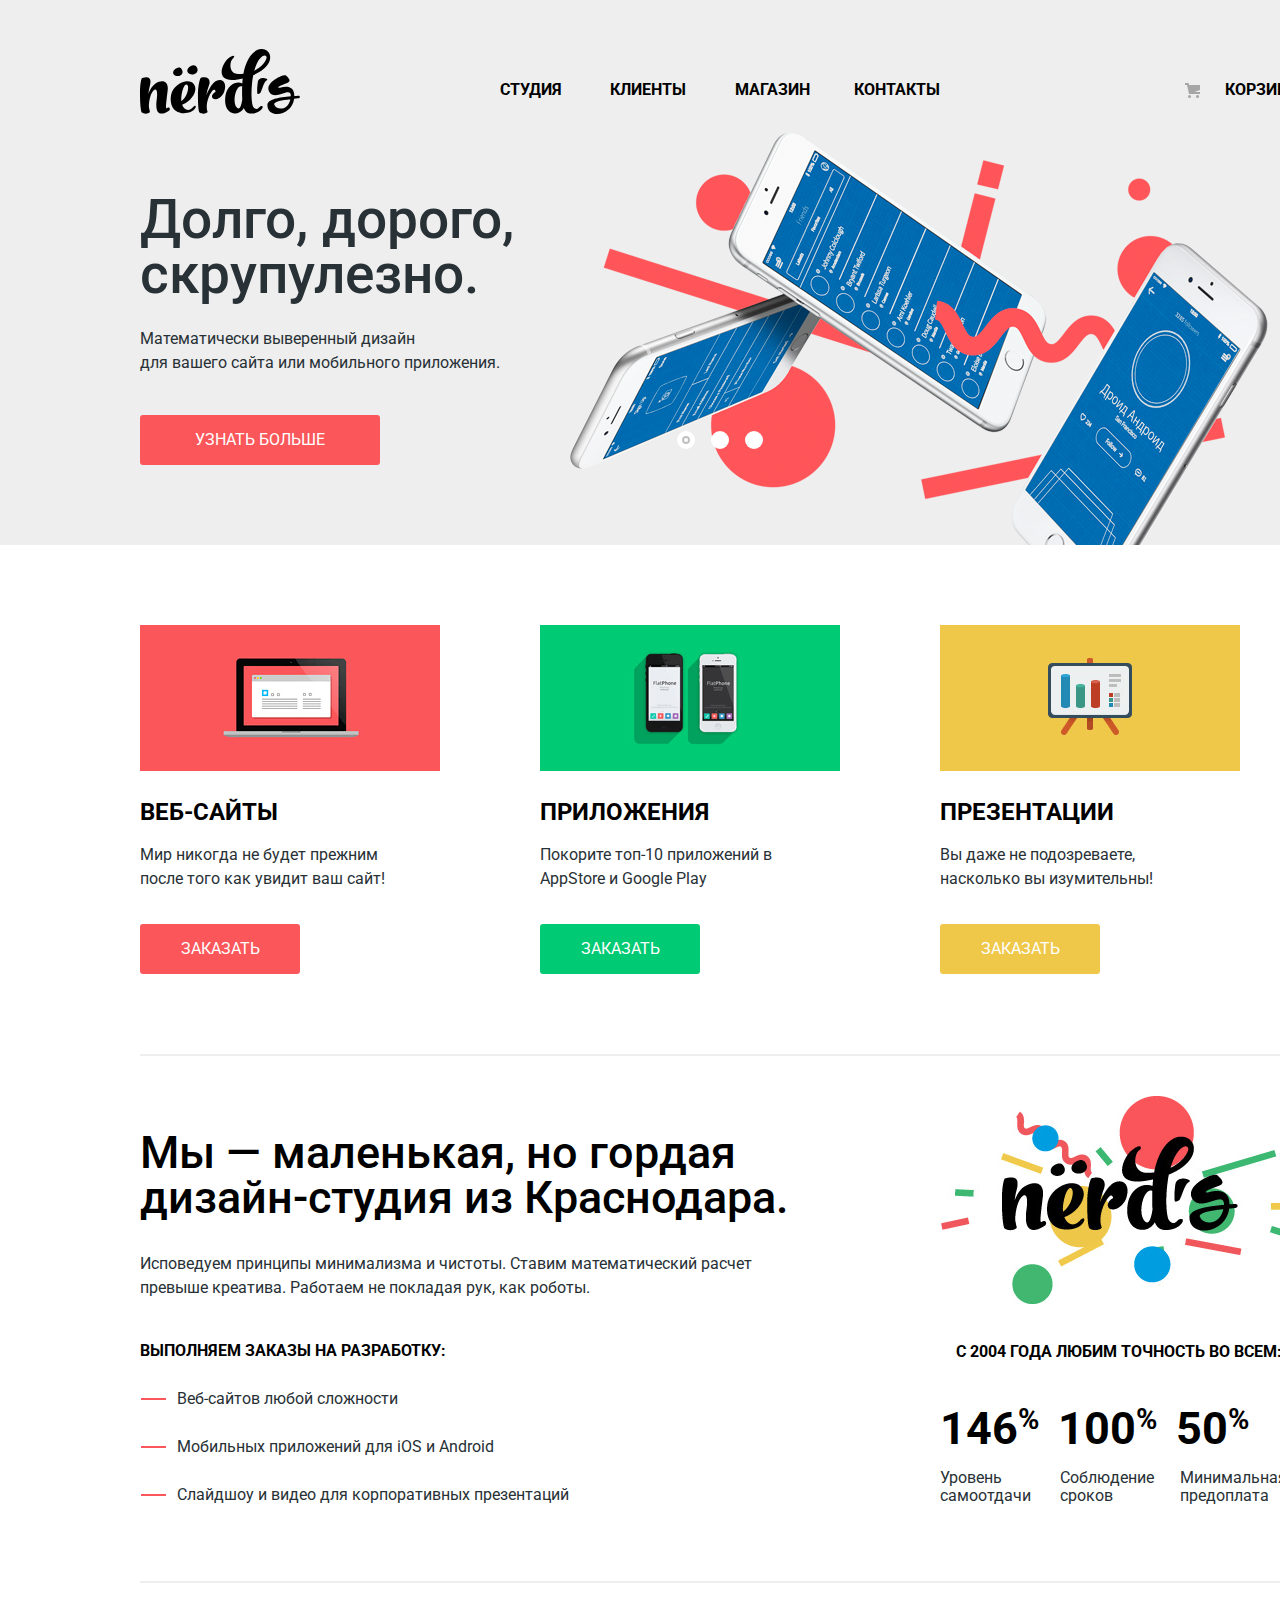
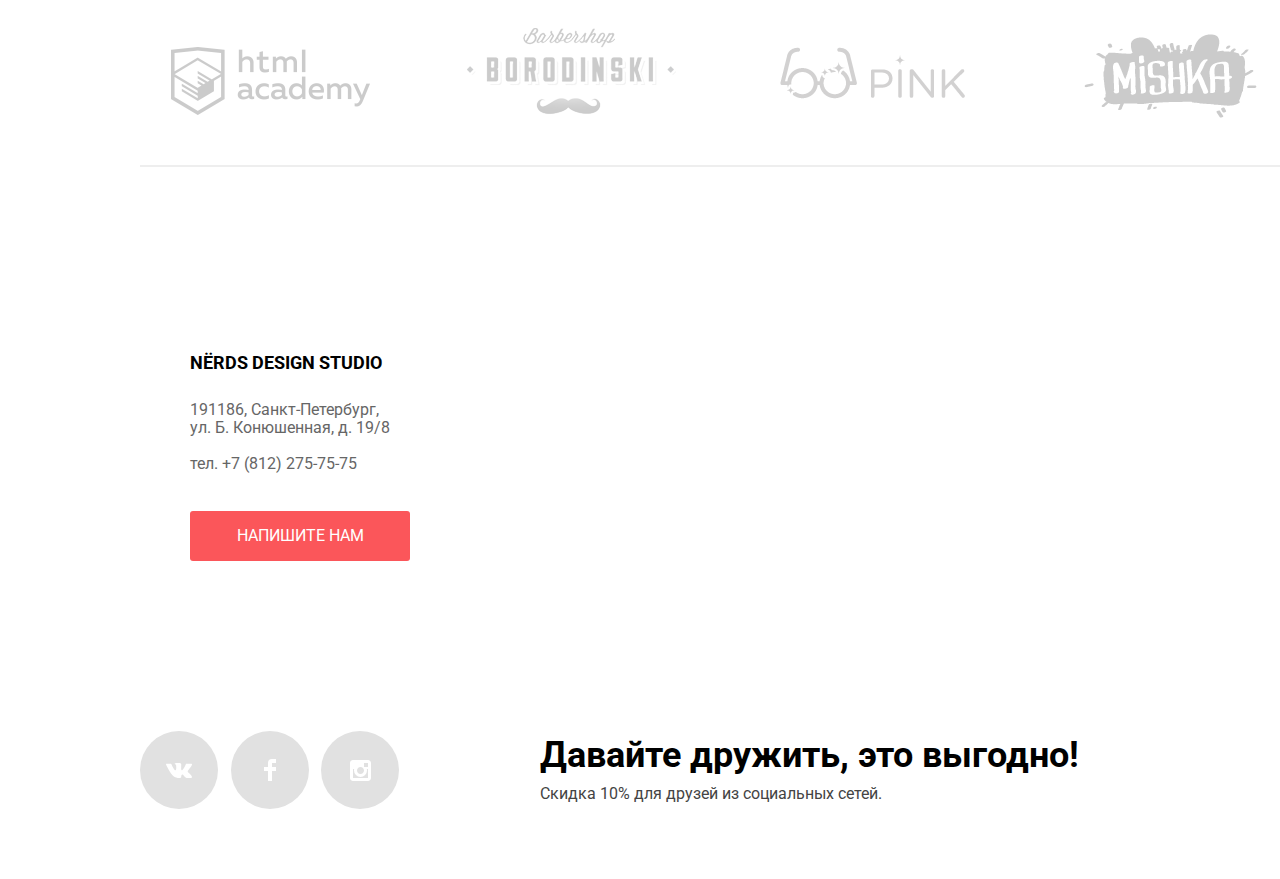
==== commit 71a5ec14: "17.04.18H" ====
--- a/index.html
+++ b/index.html
@@ -19,14 +19,14 @@
 				</div>
 				<nav class="main-navigation">
 					<ul class="navigation-list">
-						<li class="navigation-item"><a href="#">Студия</a></li>
-						<li class="navigation-item"><a href="#">Клиенты</a></li>
-						<li class="navigation-item"><a href="catalog.html">Магазин</a></li>
-						<li class="navigation-item"><a href="#">Контакты</a></li>
+						<li class="navigation-item"><a href="#" aria-label="ссылка на страницу студии">Студия</a></li>
+						<li class="navigation-item"><a href="#" aria-label="ссылка на страницу клиентов">Клиенты</a></li>
+						<li class="navigation-item"><a href="catalog.html" aria-label="ссылка на страницу магазина">Магазин</a></li>
+						<li class="navigation-item"><a href="#" aria-label="ссылка на страницу контактов">Контакты</a></li>
 					</ul>
 				</nav>
 				<ul class="cat-list">
-					<li class="cat-list-item"><a href="#">Корзина</a></li>
+					<li class="cat-list-item"><a href="#" aria-label="ссылка на страницу корзины покупок">Корзина</a></li>
 				</ul>
 			</div>
 		</header>
@@ -34,25 +34,27 @@
       <div class="container">
         <h2 class="visually-hidden">Преимущества</h2>
         <div class="slider-controls">
-          <i class="active"></i>
-          <i></i>
-          <i></i>
+          <i class="active" aria-label="переключатель на слайд №1"></i>
+          <i aria-label="переключатель на слайд №2"></i>
+          <i aria-label="переключатель на слайд №3"></i>
         </div>
         <ul class="slider-list">
-          <li class="slider-item">
-            <h3>Долго, дорого,<br> скрупулезно.</h3>
+          <li class="slider-item slider-item-show">
+            <b>Долго, дорого,<br>
+             скрупулезно.</b>
             <p>Математически выверенный дизайн<br> для вашего сайта или мобильного приложения.</p>
-            <a class="btn btn-slider-item" href="#">Узнать больше</a>
+            <a class="btn btn-slider-item" href="#" aria-label="ссылка на страницу с подробной информацией">Узнать больше</a>
           </li>
           <li class="slider-item">
-            <h3>Любим математику как никто другой</h3>
+            <b>Любим математику<br>
+             как никто другой</b>
             <p>Никакого креатива, только математические формулы для расчета идеальных пропорций.</p>
-            <a class="btn btn-slider-item" href="#">Узнать больше</a>
+            <a class="btn btn-slider-item" href="#" aria-label="ссылка на страницу с подробной информацией">Узнать больше</a>
           </li>
           <li class="slider-item">
-            <h3>Только ночь,<br> только хардкор</h3>
+            <b>Только ночь,<br> только хардкор</b>
             <p>Работать днем, как все? Мы против этого.<br> Ближе к полуночи работа только начинается.</p>
-            <a class="btn btn-slider-item" href="#">Узнать больше</a>
+            <a class="btn btn-slider-item" href="#" aria-label="ссылка на страницу с подробной информацией">Узнать больше</a>
           </li>
         </ul>
       </div>
@@ -66,19 +68,19 @@
 							<img src="img/main-services-1.png" width="300" height="146" alt="изображение услуги: веб-сайты">
 							<h3>Веб-сайты</h3>
 							<p>Мир никогда не будет прежним после того как увидит ваш сайт!</p>
-							<a class="btn btn-services-1" href="#">Заказать</a>
+							<a class="btn btn-services-1" href="#" aria-label="ссылка на страницу заказа услуги">Заказать</a>
 						</li>
 						<li class="services-item">
 							<img src="img/main-services-2.png" width="300" height="146" alt="изображение услуги: приложения">
 							<h3>Приложения</h3>
 							<p>Покорите топ-10 приложений в AppStore и Google Play</p>
-							<a class="btn btn-services-2" href="#">Заказать</a>
+							<a class="btn btn-services-2" href="#" aria-label="ссылка на страницу заказа услуги">Заказать</a>
 						</li>
 						<li class="services-item">
 							<img src="img/main-services-3.png" width="300" height="146" alt="изображение услуги: презентации">
 							<h3>Презентации</h3>
 							<p>Вы даже не подозреваете, насколько вы изумительны!</p>
-							<a class="btn btn-services-3" href="#">Заказать</a>
+							<a class="btn btn-services-3" href="#" aria-label="ссылка на страницу заказа услуги">Заказать</a>
 						</li>
 					</ul>
 				</section>
@@ -116,24 +118,25 @@
 					</div>
 				</section>
 				<section class="partners">
+					<h2 class="visually-hidden">Список партнеров</h2>
 					<ul class="partners-list">
 						<li class="partners-list-item">
-							<a href="#" class="partners-link">
+							<a href="https://htmlacademy.ru/intensive/htmlcss" class="partners-link" aria-label="ссылка на страницу партнера">
 								<img src="img/partners-1.png" width="199" height="68" alt="htmlacademy">
 							</a>
 						</li>
 						<li class="partners-list-item">
-							<a href="#" class="partners-link">
-								<img src="img/partners-2.png" width="209" height="87" alt="Барбершоп Бородинский">
-							</a>
-						</li>
-						<li class="partners-list-item">
-							<a href="#" class="partners-link">
+							<a href="#" class="partners-link" aria-label="ссылка на страницу партнера">
+								<img src="img/partners-2.png" width="209" height="90" alt="Барбершоп Бородинский">
+							</a>
+						</li>
+						<li class="partners-list-item">
+							<a href="#" class="partners-link" aria-label="ссылка на страницу партнера">
 								<img src="img/partners-3.png" width="185" height="52" alt="Pink">
 							</a>
 						</li>
 						<li class="partners-list-item">
-							<a href="#" class="partners-link">
+							<a href="#" class="partners-link" aria-label="ссылка на страницу партнера">
 								<img src="img/partners-4.png" width="173" height="84" alt="Mishka">
 							</a>
 						</li>
@@ -142,65 +145,65 @@
 			</div>
 		</main>
 		<footer class="main-footer">
-			<section class="contacts">
-				<h2 class="visually-hidden">Адрес нашей дизайн-студии</h2>
-				<div class="map">
-        <img class="static-map" src="img/footer-map-marker.png" width="1440" height="417" alt="Студия расположена по адресу:Санкт-Петербург, ул. Б. Конюшенная, д. 19/8">
-        </div>
-				<div class="adress-block">
-					<h3>NЁRDS DESIGN STUDIO</h3>
-					<p class="adress">191186, Санкт-Петербург, ул. Б. Конюшенная, д. 19/8</p>
-					<p class="phone">тел. +7 (812) 275-75-75</p>
-					<button class="btn btn-adress">Напишите нам</button>
-				</div>
-			</section>
-			<div class="container">
-				<div class="social">
-					<ul class="social-list">
-						<li class="social-list-item">
-							<a class="social-btn" href="#">
-								<span class="visually-hidden">вконтакте</span>
-								<svg class="icon-vk" xmlns="http://www.w3.org/2000/svg" width="26" height="15" viewBox="0 0 26 15"><path fill="#FFF" d="M16.138 11.51c.956-.31 2.18 2.04 3.483 2.94.98.68 1.728.533 1.728.533l3.473-.05s1.816-.112.958-1.554c-.07-.12-.503-1.07-2.585-3.023-2.177-2.043-1.882-1.712.74-5.244 1.596-2.153 2.235-3.468 2.035-4.028-.192-.54-1.365-.4-1.365-.4L20.69.714c-.38 0-.704.12-.85.515-.004.004-.622 1.666-1.446 3.08-1.74 2.988-2.436 3.147-2.724 2.96-.66-.433-.494-1.737-.494-2.664 0-2.897.432-4.105-.846-4.417-.427-.104-.74-.172-1.828-.182-1.392-.02-2.574 0-3.244.33-.445.222-.786.71-.58.74.26.034.844.16 1.156.585.4.552.39 1.79.39 1.79s.228 3.41-.54 3.833c-.53.29-1.25-.302-2.804-3.016-.793-1.388-1.392-2.922-1.392-2.922s-.116-.285-.326-.44c-.25-.186-.6-.245-.6-.245L.848.684S.29.7.085.946c-.182.218-.015.668-.015.668s2.91 6.88 6.203 10.347c3.02 3.183 6.452 2.972 6.452 2.972h1.555s.47-.054.71-.312c.223-.24.213-.69.213-.69s-.03-2.11.935-2.42z"/></svg>
-							</a>
-						</li>
-						<li class="social-list-item">
-							<a class="social-btn" href="#">
-								<span class="visually-hidden">facebook</span>
-								<svg class="icon-facebook" xmlns="http://www.w3.org/2000/svg" width="12" height="22" viewBox="0 0 12 22"><path fill="#FFF" d="M12 4V0H8a4 4 0 0 0-4 4v4H0v4h4v10h4V12h4V8H8V4h4z"/></svg>
-							</a>
-						</li>
-						<li class="social-list-item">
-							<a class="social-btn" href="#">
-								<span class="visually-hidden">instagram</span>
-								<svg class="icon-instagram" xmlns="http://www.w3.org/2000/svg" width="21" height="21" viewBox="0 0 21 21"><path fill="#FFF" d="M18 0H3C1.35 0 0 1.35 0 3v15c0 1.65 1.35 3 3 3h15c1.65 0 3-1.35 3-3V3c0-1.65-1.35-3-3-3zm-7.5 7c1.93 0 3.5 1.57 3.5 3.5S12.43 14 10.5 14 7 12.43 7 10.5 8.57 7 10.5 7zM18 18H3V9h1.18c-.113.482-.18.983-.18 1.5a6.5 6.5 0 0 0 13 0 6.45 6.45 0 0 0-.18-1.5H18v9zm0-11h-4V3h4v4z"/></svg>
-							</a>
-						</li>
-					</ul>
-				</div>
-				<div class="action">
-					<b>Давайте дружить, это выгодно!</b>
-					<p>Скидка 10% для друзей из социальных сетей.</p>
-				</div>
-			</div>
-		</footer>
+      <section class="contacts">
+        <h2 class="visually-hidden">Адрес нашей дизайн-студии</h2>
+        <div class="map">
+        <img class="static-map" width="1440" height="417" src="img/footer-map-marker.png" alt="Студия расположена по адресу:Санкт-Петербург, ул. Б. Конюшенная, д. 19/8">
+        </div>
+        <div class="adress-block">
+          <h3>NЁRDS DESIGN STUDIO</h3>
+          <p class="adress">191186, Санкт-Петербург, ул. Б. Конюшенная, д. 19/8</p>
+          <p class="phone">тел. +7 (812) 275-75-75</p>
+          <a href="writeus.html" class="btn btn-adress" aria-label="ссылка на страницу формы обратной связи">Напишите нам</a>
+        </div>
+      </section>
+      <div class="container">
+        <div class="social">
+          <ul class="social-list">
+            <li class="social-list-item">
+              <a class="social-btn" href="#" aria-label="ссылка на страницу вконтакте">
+                <span class="visually-hidden">вконтакте</span>
+                <svg class="icon-vk" xmlns="http://www.w3.org/2000/svg" width="26" height="15" viewBox="0 0 26 15"><path fill="#FFF" d="M16.138 11.51c.956-.31 2.18 2.04 3.483 2.94.98.68 1.728.533 1.728.533l3.473-.05s1.816-.112.958-1.554c-.07-.12-.503-1.07-2.585-3.023-2.177-2.043-1.882-1.712.74-5.244 1.596-2.153 2.235-3.468 2.035-4.028-.192-.54-1.365-.4-1.365-.4L20.69.714c-.38 0-.704.12-.85.515-.004.004-.622 1.666-1.446 3.08-1.74 2.988-2.436 3.147-2.724 2.96-.66-.433-.494-1.737-.494-2.664 0-2.897.432-4.105-.846-4.417-.427-.104-.74-.172-1.828-.182-1.392-.02-2.574 0-3.244.33-.445.222-.786.71-.58.74.26.034.844.16 1.156.585.4.552.39 1.79.39 1.79s.228 3.41-.54 3.833c-.53.29-1.25-.302-2.804-3.016-.793-1.388-1.392-2.922-1.392-2.922s-.116-.285-.326-.44c-.25-.186-.6-.245-.6-.245L.848.684S.29.7.085.946c-.182.218-.015.668-.015.668s2.91 6.88 6.203 10.347c3.02 3.183 6.452 2.972 6.452 2.972h1.555s.47-.054.71-.312c.223-.24.213-.69.213-.69s-.03-2.11.935-2.42z"/></svg>
+              </a>
+            </li>
+            <li class="social-list-item">
+              <a class="social-btn" href="#" aria-label="ссылка на страницу facebook">
+                <span class="visually-hidden">facebook</span>
+                <svg class="icon-facebook" xmlns="http://www.w3.org/2000/svg" width="12" height="22" viewBox="0 0 12 22"><path fill="#FFF" d="M12 4V0H8a4 4 0 0 0-4 4v4H0v4h4v10h4V12h4V8H8V4h4z"/></svg>
+              </a>
+            </li>
+            <li class="social-list-item">
+              <a class="social-btn" href="#" aria-label="ссылка на страницу instagram">
+                <span class="visually-hidden">instagram</span>
+                <svg class="icon-instagram" xmlns="http://www.w3.org/2000/svg" width="21" height="21" viewBox="0 0 21 21"><path fill="#FFF" d="M18 0H3C1.35 0 0 1.35 0 3v15c0 1.65 1.35 3 3 3h15c1.65 0 3-1.35 3-3V3c0-1.65-1.35-3-3-3zm-7.5 7c1.93 0 3.5 1.57 3.5 3.5S12.43 14 10.5 14 7 12.43 7 10.5 8.57 7 10.5 7zM18 18H3V9h1.18c-.113.482-.18.983-.18 1.5a6.5 6.5 0 0 0 13 0 6.45 6.45 0 0 0-.18-1.5H18v9zm0-11h-4V3h4v4z"/></svg>
+              </a>
+            </li>
+          </ul>
+        </div>
+        <div class="action">
+          <b>Давайте дружить, это выгодно!</b>
+          <p>Скидка 10% для друзей из социальных сетей.</p>
+        </div>
+      </div>
+    </footer>
 		<div class="modal-write">
 			<h2 class="visually-hidden">Форма отправки письма</h2>
-			<button class="modal-close" type="button">Закрыть</button>
+			<button class="modal-close" type="button" aria-label="кнопка закрыть">Закрыть</button>
 			<b class="modal-title">Напишите нам</b>
 			<form class="form-write-us" action="https://echo.htmlacademy.ru" method="POST">
 				<p class="appointment-item">
 					<label for="name">Ваше имя:</label>
-					<input type="text" id="name" name="name" placeholder="Имя Фамилия">
+					<input type="text" id="name" name="name" placeholder="Имя Фамилия" aria-label="поле ввода имени">
 				</p>
 				<p class="appointment-item">
 					<label for="email">Ваш e-mail:</label>
-					<input type="text" id="email" name="email" placeholder="email@example.com">
+					<input type="text" id="email" name="email" placeholder="email@example.com" aria-label="поле ввода электронного ящика">
 				</p>
 				<p class="appointment-item">
 					<label for="mail-text">Текст письма:</label>
-					<textarea name="mail-text" id="mail-text" cols="70" rows="5" placeholder="В свободной форме"></textarea>
+					<textarea name="mail-text" id="mail-text" cols="70" rows="5" placeholder="В свободной форме" aria-label="поле ввода текста"></textarea>
 				</p>
-				<button class="btn btn-form-letter" type="submit">Отправить</button>
+				<button class="btn btn-form-letter" type="submit" aria-label="кнопка отправить">Отправить</button>
 			</form>
 		</div>
 	  <script src="js/script.js"></script>
--- a/css/style.css
+++ b/css/style.css
@@ -80,6 +80,10 @@
 .catalog-logo svg:focus path {
   opacity: 0.8;
 }
+.catalog-logo a:focus {
+  outline: 1;
+}
+
 .catalog-logo svg:active path {
   opacity: 0.3;
 }
@@ -107,6 +111,9 @@
 .navigation-item a:hover,
 .navigation-item a:focus {
   color: #fb565a;
+  outline-width: 1px;
+  outline-style: dotted;
+  outline-color: #000000;
 }
 .navigation-item a:active {
   color: rgba(0, 0, 0, 0.3);
@@ -157,6 +164,9 @@
 .cat-list-item a:hover,
 .cat-list-item a:focus {
   color: #fb565a;
+  outline-width: 1px;
+  outline-style: dotted;
+  outline-color: #000000;
 }
 .cat-list-item a:active {
   color: rgba(0, 0, 0, 0.3);
@@ -165,6 +175,10 @@
 /*footer*/
 .contacts {
   position: relative;
+}
+.contacts img {
+  width: 1440px;
+  height: 417px;
 }
 .adress-block {
   position: absolute;
@@ -307,6 +321,7 @@
   height: 18px;
   padding: 8px;
   cursor: pointer;
+  vertical-align: top;
   border-radius: 50%;
 }
 .slider-controls i::after {
@@ -342,7 +357,7 @@
   display: none;
   padding: 78px 0 80px 0;
 }
-.slider-item:nth-child(1) {
+.slider-item-show {
   display: block;
 }
 .slider-item:nth-child(1) {
@@ -360,18 +375,19 @@
   background-repeat: no-repeat;
   background-position: 100% 20px;
 }
-.slider-item h3 {
+.slider-item b {
+  display: block;
   font-size: 55px;
   font-weight: 500;
   line-height: 55px;
   max-width: 600px;
   margin: 0;
-  margin-bottom: 27px;
+  margin-bottom: 25px;
 }
 .slider-item p {
   max-width: 430px;
   margin: 0;
-  margin-bottom: 38px;
+  margin-bottom: 40px;
 }
 .btn-slider-item:hover,
 .btn-slider-item:focus {
@@ -532,6 +548,8 @@
   position: relative;
   margin-top: -34px;
   margin-bottom: 29px;
+  width: 360px;
+  height: 208px;
 }
 .promo-text {
   font-size: 16px;
@@ -594,7 +612,7 @@
 .partners-list-item:nth-child(1) {
   width: 260px;
   margin-right: 40px;
-  padding-top: 62px;
+  padding-top: 61px;
   padding-right: 31px;
   padding-left: 31px;
 }
@@ -621,11 +639,11 @@
 .partners-link img {
   opacity: 0.2;
 }
-.partners-link img:hover,
-.partners-link img:focus {
+.partners-link:hover img,
+.partners-link:focus img {
   opacity: 1;
 }
-.partners-link img:active {
+.partners-link:active img {
   opacity: 0.1;
 }
 /*main*/
@@ -633,69 +651,149 @@
 /*catalog.html*/
 /*main*/
 .page-title {
-  margin: 0;
   font-size: 55px;
+  font-weight: 500;
   line-height: 55px;
-  font-weight: 500;
-  color: #000000;
+  margin: 0;
+  margin-top: 78px;
   margin-left: 235px;
-  margin-top: 78px;
   padding-bottom: 110px;
+  color: #000000;
 }
 main.catalog {
   display: flex;
+  margin-bottom: 60px;
+  padding-right: 140px;
   padding-left: 140px;
-  padding-right: 140px;
 }
 .left-col {
   width: 260px;
   margin-right: 140px;
   padding-top: 53px;
 }
-/*место под RANGE*/
+.form-filter-templates {
+  margin: 0;
+  padding: 0;
+}
+.form-filter-templates fieldset {
+  margin: 0;
+  padding: 0;
+  border: 0;
+}
+fieldset.first-filter-type {
+  margin-bottom: 53px;
+}
+.first-filter-type legend {
+  font-size: 18px;
+  font-weight: 700;
+  line-height: 30px;
+  display: block;
+  margin: 0;
+  margin-bottom: 50px;
+  padding: 0;
+  text-transform: uppercase;
+  color: #000000;
+}
+.range-controls {
+  position: relative;
+  box-sizing: border-box;
+  width: 260px;
+  height: 41px;
+  margin-bottom: 14px;
+  padding-top: 37px;
+  padding-right: 20px;
+  padding-bottom: 39px;
+  padding-left: 20px;
+  border-radius: 3px;
+  background-color: #eeeeee;
+}
+.range-controls .scale {
+  height: 2px;
+  background-color: #d7dcde;
+}
+.scale .bar {
+  width: 152px;
+  height: 2px;
+  background-color: #00ca74;
+}
+.range-controls .toggle {
+  position: absolute;
+  top: 28px;
+  left: 0;
+  width: 4px;
+  height: 4px;
+  padding: 0;
+  cursor: pointer;
+  border: 8px solid #ffffff;
+  border-radius: 50%;
+  background-color: #ababab;
+  box-shadow: 0 2px 1px 0 #cfcfcf;
+}
+.range-controls .toggle-min {
+  left: 18px;
+}
+.range-controls .toggle-max {
+  left: 160px;
+}
+.price-controls {
+  font-size: 0;
+  width: 260px;
+}
+.min-price,
+.max-price {
+  font-size: 16px;
+  line-height: 22px;
+  display: inline-block;
+  width: 50%;
+  vertical-align: top;
+  text-transform: uppercase;
+  color: #283136;
+}
+.max-price {
+  text-align: right;
+}
+.min-price input,
+.max-price input {
+  width: 80px;
+  height: 38px;
+  margin-left: 12px;
+  text-align: center;
+  border: 0;
+  border-radius: 3px;
+  background-color: #eeeeee;
+}
+.min-price input::placeholder,
+.max-price input::placeholder {
+  opacity: 1;
+  color: #283136;
+}
+fieldset.second-filter-type {
+  margin-bottom: 25px;
+}
 .second-filter-type legend {
-  margin: 0;
-  padding: 0;
   font-size: 18px;
+  font-weight: 700;
   line-height: 30px;
-  font-weight: 700;
-  color: #000000;
-  display: block;
-  margin-bottom: 20px;
-  text-transform: uppercase;
-
+  display: block;
+  margin: 0;
+  margin-bottom: 16px;
+  padding: 0;
+  text-transform: uppercase;
+  color: #000000;
+}
+fieldset.third-filter-type {
+  margin-bottom: 30px;
 }
 .third-filter-type legend {
-  margin: 0;
-  padding: 0;
   font-size: 18px;
+  font-weight: 700;
   line-height: 30px;
-  font-weight: 700;
-  color: #000000;
-  display: block;
-  margin-bottom: 20px;
-  text-transform: uppercase;
-}
-.form-filter-templates {
-  margin: 0;
-  padding: 0;
-}
-.form-filter-templates fieldset {
-  margin: 0;
-  padding: 0;
-  border:0;
-  margin-bottom: 40px;
-}
-.first-filter-type legend {
-  margin: 0;
-  padding: 0;
-  font-size: 18px;
-  line-height: 30px;
-  font-weight: 700;
-  color: #000000;
-  display: block;
-  margin-bottom: 20px;
-  text-transform: uppercase;
+  display: block;
+  margin: 0;
+  margin-bottom: 16px;
+  padding: 0;
+  text-transform: uppercase;
+  color: #000000;
 }
 .filter-templates-list {
   margin: 0;
@@ -707,123 +805,119 @@
 }
 .filter-templates-item label {
   font-size: 16px;
+  font-weight: 400;
   line-height: 20px;
-  font-weight: 400;
+  position: relative;
+  display: block;
+  padding-left: 37px;
+  cursor: pointer;
   color: #283136;
-  padding-left: 37px;
-  position: relative;
-  display: block;
-  cursor: pointer;
   user-select: none;
 }
-.filter-templates-item label:hover,
-.filter-templates-item label:focus,
-.filter-templates-item label:active {
-  font-size: 16px;
-  line-height: 20px;
-  font-weight: 400;
-  color: #000000;
-}
-.filter-templates-item label:disabled {
-  font-size: 16px;
-  line-height: 20px;
-  font-weight: 400;
+.filter-input:hover + label,
+.filter-input:focus + label {
+  color: #000000;
+  outline-width: 1px;
+  outline-style: dotted;
+  outline-color: #000000;
+}
+.filter-input:disabled + label {
+  opacity: 0.3;
   color: #283136;
-  opacity: 0.3;
-}
-.filter-templates-item input[type="checkbox"] + .checkbox-indicator {
+}
+.filter-input-checkbox + label::before {
+  content: "";
   position: absolute;
   top: 50%;
   left: 0;
+  margin-top: -12px;
   width: 27px;
   height: 23px;
-  margin-top: -12px;
-  content: "";
   cursor: pointer;
   background-image: url("../img/catalog-filter-checkbox-off.min.svg");
   background-repeat: no-repeat;
   background-position: 0 0;
 }
-.filter-templates-item input[type="radio"] + .radio-indicator {
+.filter-input-checkbox:checked + label::before {
+  content: "";
   position: absolute;
   top: 50%;
   left: 0;
+  margin-top: -12px;
+  width: 27px;
+  height: 23px;
+  cursor: pointer;
+  background-image: url("../img/catalog-filter-checkbox-on.min.svg");
+  background-repeat: no-repeat;
+  background-position: 0 0;
+}
+.filter-input-checkbox:disabled + label::before {
+  content: "";
+  position: absolute;
+  top: 50%;
+  left: 0;
+  margin-top: -12px;
+  width: 27px;
+  height: 23px;
+  cursor: pointer;
+  background-image: url("../img/catalog-form-search-checkbox-disabled-off.svg");
+  background-repeat: no-repeat;
+  background-position: 0 0;
+}
+.filter-input-radio + label::before {
+  content: "";
+  position: absolute;
+  top: 50%;
+  left: 0;
+  margin-top: -12px;
   width: 27px;
   height: 27px;
-  margin-top: -12px;
-  content: "";
   cursor: pointer;
   background-image: url("../img/catalog-filter-radio-off.min.svg");
   background-repeat: no-repeat;
   background-position: 0 0;
 }
-.filter-templates-item input[type="checkbox"]:checked + .checkbox-indicator {
+.filter-input-radio:checked + label::before {
+  content: "";
   position: absolute;
   top: 50%;
   left: 0;
+  margin-top: -12px;
   width: 27px;
   height: 27px;
-  margin-top: -12px;
-  content: "";
-  cursor: pointer;
-  background-image: url("../img/catalog-filter-checkbox-on.min.svg");
-  background-repeat: no-repeat;
-  background-position: 0 0;
-}
-.filter-templates-item input[type="radio"]:checked + .radio-indicator {
-  position: absolute;
-  top: 50%;
-  left: 0;
-  width: 27px;
-  height: 27px;
-  margin-top: -12px;
-  content: "";
   cursor: pointer;
   background-image: url("../img/catalog-filter-radio-on.min.svg");
   background-repeat: no-repeat;
   background-position: 0 0;
 }
-.filter-hotel-item input[type="checkbox"]:disabled + .checkbox-indicator {
+.filter-input-radio:disabled + label::before {
+  content: "";
   position: absolute;
   top: 50%;
   left: 0;
+  margin-top: -12px;
   width: 27px;
   height: 27px;
-  margin-top: -12px;
-  content: "";
   cursor: pointer;
   background-image: url("../img/catalog-form-search-checkbox-disabled-off.svg");
   background-repeat: no-repeat;
   background-position: 0 0;
 }
-.filter-hotel-item input[type="radio"]:disabled + .radio-indicator {
-  position: absolute;
-  top: 50%;
-  left: 0;
-  width: 27px;
-  height: 27px;
-  margin-top: -12px;
-  content: "";
-  cursor: pointer;
-  background-image: url("../img/catalog-form-search-checkbox-disabled-off.svg");
-  background-repeat: no-repeat;
-  background-position: 0 0;
-}
 .form-filter-templates button {
+  font-size: 16px;
+  font-weight: 500;
+  line-height: 18px;
+  box-sizing: border-box;
   width: 260px;
-  font-size: 16px;
-  line-height: 18px;
-  font-weight: 500;
-  color: #000000;
   padding-top: 16px;
+  padding-right: 90px;
   padding-bottom: 16px;
-  padding-left: 90px;
-  padding-right: 90px;
+  padding-left: 89px;
+  text-transform: uppercase;
+  color: #000000;
+  border: 0;
+  border-radius: 3px;
   background-color: #eeeeee;
-  border: 0;
-  box-sizing: border-box;
-  text-transform: uppercase;
-  border-radius: 3px;
 }
 .form-filter-templates button:hover,
 .form-filter-templates button:focus {
@@ -840,23 +934,24 @@
   display: flex;
 }
 .form-sort-text {
+  font-size: 18px;
+  font-weight: 700;
+  line-height: 18px;
+  display: block;
   width: 160px;
-  font-size: 18px;
-  line-height: 18px;
-  font-weight: 700;
-  color: #000000;
-  text-transform: uppercase;
-  display: block;
   margin-right: 240px;
+  text-transform: uppercase;
+  color: #000000;
 }
 .sort-type-list {
-  margin: 0;
-  padding: 0;
+  display: flex;
+  margin: 0;
+  margin-bottom: 50px;
+  padding: 0;
+  padding-top: 2px;
   list-style: none;
-  display: flex;
+
   flex-wrap: wrap;
-  margin-bottom: 55px;
-  padding-top: 2px;
 }
 .sort-templates-item:nth-child(1),
 .sort-templates-item:nth-child(2) {
@@ -872,12 +967,12 @@
 .sort-templates-item:nth-child(2) a,
 .sort-templates-item:nth-child(3) a {
   font-size: 14px;
+  font-weight: 700;
   line-height: 18px;
-  font-weight: 700;
-  color: #000000;
-  text-transform: uppercase;
-  display: block;
+  display: block;
+  text-transform: uppercase;
   opacity: 0.3;
+  color: #000000;
 }
 .dir-down path,
 .dir-up path {
@@ -896,10 +991,7 @@
 .sort-templates-item:nth-child(3) a:active {
   opacity: 1;
 }
-.sort-templates-item:nth-child(4) a,
-.sort-templates-item:nth-child(5) a {
-
-}
+
 .dir-down:hover path,
 .dir-up:hover path,
 .dir-down:focus path,
@@ -913,96 +1005,109 @@
 .sort-templates-item a.sort-active {
   opacity: 1;
 }
-.sort-active path{
+.sort-active path {
   fill: rgba(0, 0, 0, 1);
 }
 
 .results-list {
-  margin: 0;
+  display: flex;
+  margin: 0;
+  margin-bottom: 26px;
   padding: 0;
   list-style: none;
-  display: flex;
+
   flex-wrap: wrap;
 }
 .results-item {
+  position: relative;
+  display: flex;
+  flex-direction: column;
   margin-bottom: 33px;
-  display: flex;
-  flex-direction: column;
+
   align-items: flex-start;
 }
 .results-item path {
-  fill:rgba(77, 77, 77, 0.12);
+  fill: rgba(77, 77, 77, 0.12);
 }
 .results-item:hover path,
 .results-item:focus path,
 .results-item:active path {
-  fill:rgba(77, 77, 77, 1);
+  fill: rgba(77, 77, 77, 1);
 }
 .results-item:nth-child(2n+1) {
   margin-right: 40px;
 }
-section.modal-template-info {
+.results-item img {
+  width: 360px;
+  height: 576px;
+}
+.modal-template-info {
   display: none;
 }
-.modal-template-info {
+.results-item:hover .modal-template-info {
+  position: absolute;
+  bottom: 0;
+  left: 0;
+  display: flex;
+  flex-direction: column;
   width: 360px;
   background-color: #eeeeee;
-  display: flex;
-  flex-direction: column;
+
   align-items: center;
 }
 .template-info-link {
   font-size: 18px;
+  font-weight: 700;
   line-height: 30px;
-  font-weight: 700;
-  color: #000000;
-  text-transform: uppercase;
-  margin: 0;
-  margin-bottom: 20px;
+  margin: 0;
+  margin-top: 25px;
+  margin-bottom: 16px;
+  text-transform: uppercase;
+  color: #000000;
 }
 .template-info-description {
   font-size: 16px;
+  font-weight: 400;
   line-height: 18px;
-  font-weight: 400;
+  display: block;
+  width: 240px;
+  margin: 0;
+  margin-right: 60px;
+  margin-bottom: 30px;
+  margin-left: 60px;
+  text-align: center;
   color: #666666;
-  text-align: center;
-  margin: 0;
-  margin-bottom: 30px;
-  display: block;
-  width: 240px;
-  margin-left: 60px;
-  margin-right: 60px;
-}
-.template-info .template-info-description:nth-child(1) {
-  width: 210px;
-}
-.template-info .template-info-description:nth-child(3) {
+}
+.results-item:nth-child(1) .template-info-link + .template-info-description {
+  width: 208px;
+}
+.results-item:nth-child(3) .template-info-link + .template-info-description {
   width: 200px;
 }
-.template-info .template-info-description:nth-child(4) {
-  width: 210px;
-}
-.template-info .template-info-description:nth-child(5) {
+.results-item:nth-child(4) .template-info-link + .template-info-description {
+  width: 200px;
+}
+.results-item:nth-child(5) .template-info-link + .template-info-description {
   width: 212px;
 }
-.template-info .template-info-description:nth-child(6) {
+.results-item:nth-child(5) .template-info-link + .template-info-description {
   width: 214px;
 }
 .btn-template-info {
+  font-size: 16px;
+  font-weight: 500;
+  line-height: 18px;
+  box-sizing: border-box;
   width: 200px;
+  margin-bottom: 43px;
+  padding-top: 16px;
+  padding-right: 60px;
+  padding-bottom: 16px;
+  padding-left: 60px;
+  text-transform: uppercase;
+  color: #ffffff;
+  border-radius: 3px;
   background-color: #fb565a;
-  font-size: 16px;
-  line-height: 18px;
-  font-weight: 500;
-  color: #ffffff;
-  text-transform: uppercase;
-  padding-top: 16px;
-  padding-bottom: 16px;
-  border-radius: 3px;
-  box-sizing: border-box;
-  padding-left: 60px;
-  padding-right: 60px;
-  margin-bottom: 43px;
 }
 .btn-template-info:hover,
 .btn-template-info:focus {
@@ -1015,10 +1120,11 @@
 
 
 .pagination-list {
+  display: flex;
   margin: 0;
   padding: 0;
   list-style: none;
-  display: flex;
+
   flex-wrap: wrap;
 }
 .pagination-item {
@@ -1029,18 +1135,19 @@
 }
 .pagination-item a {
   font-size: 16px;
+  font-weight: 500;
   line-height: 18px;
-  font-weight: 500;
-  color: #000000;
   display: block;
   padding: 16px 20px;
+  color: #000000;
+  border-radius: 3px;
   background-color: #eeeeee;
-  border-radius: 3px;
 }
 .pagination-item:last-child a {
+  box-sizing: border-box;
   width: 260px;
   padding-left: 78px;
-  box-sizing: border-box;
+  text-transform: uppercase;
 }
 .pagination-item a:hover,
 .pagination-item a:focus {
